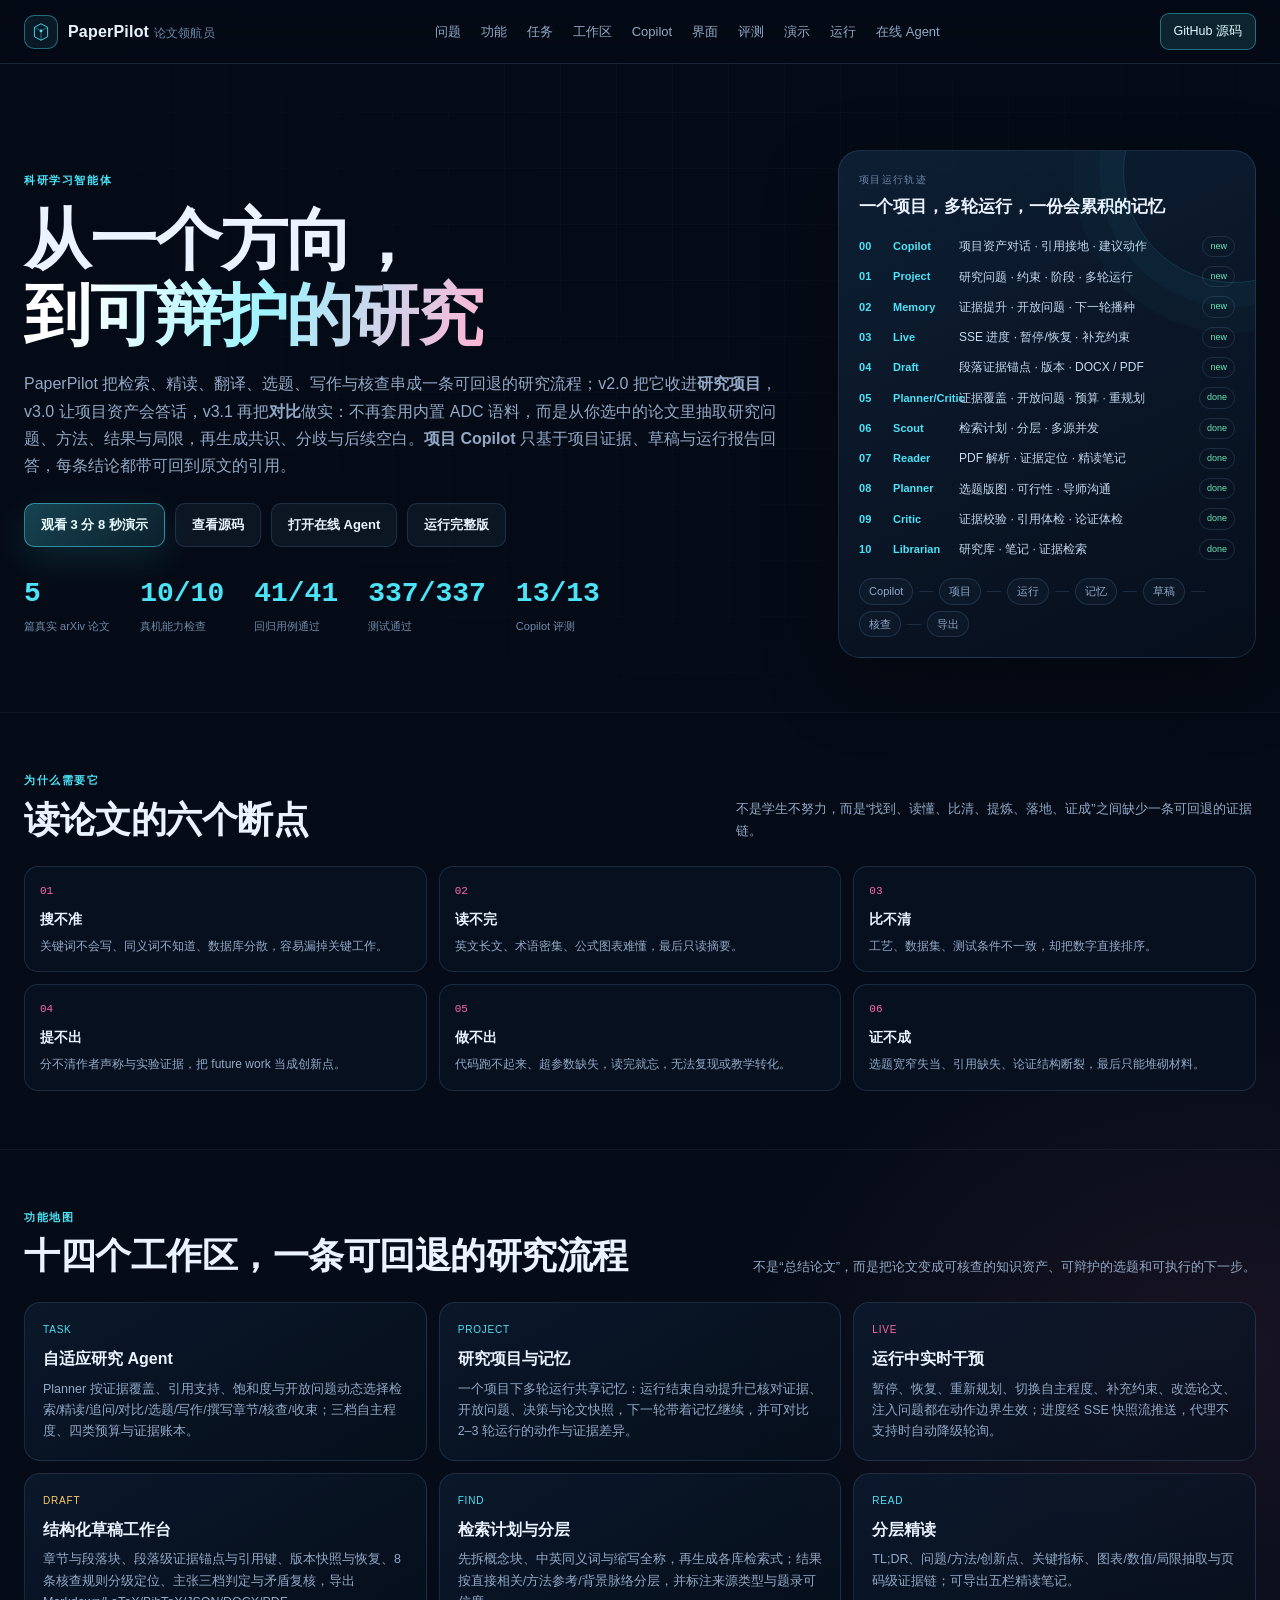
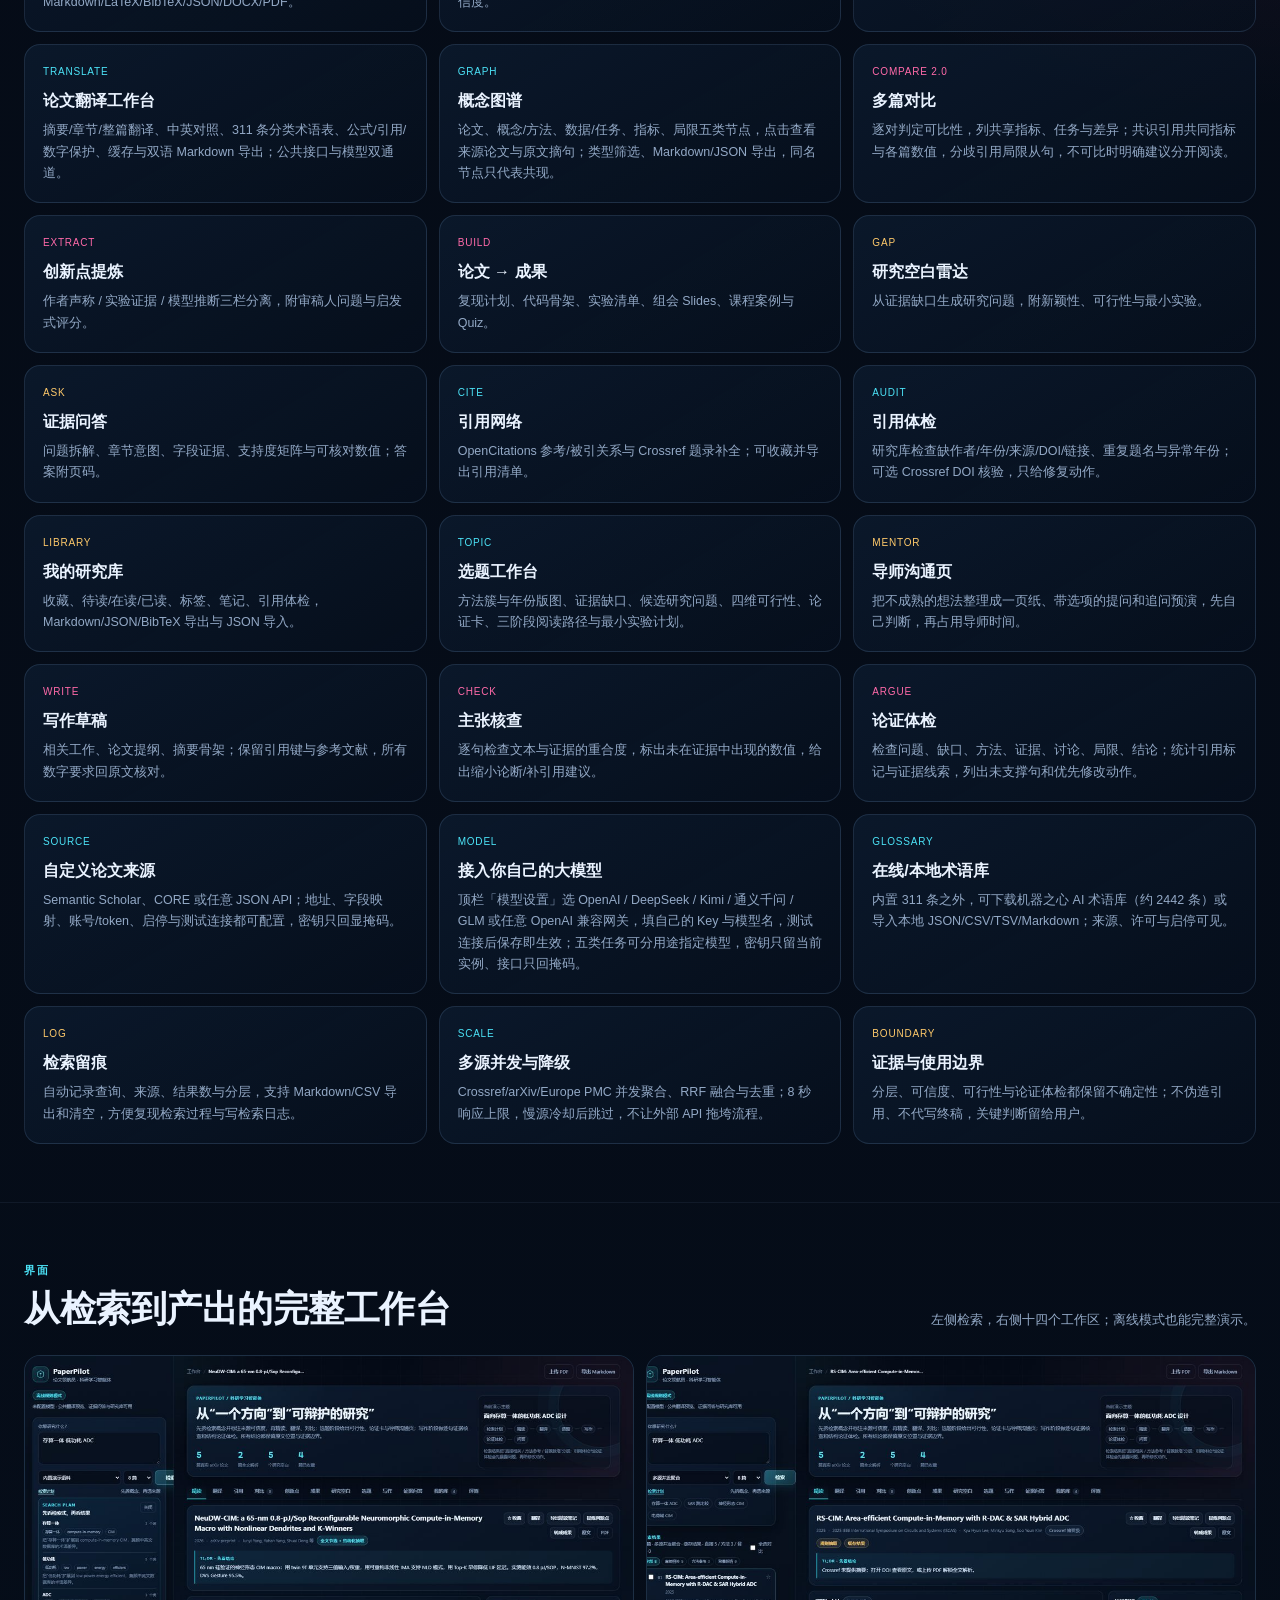
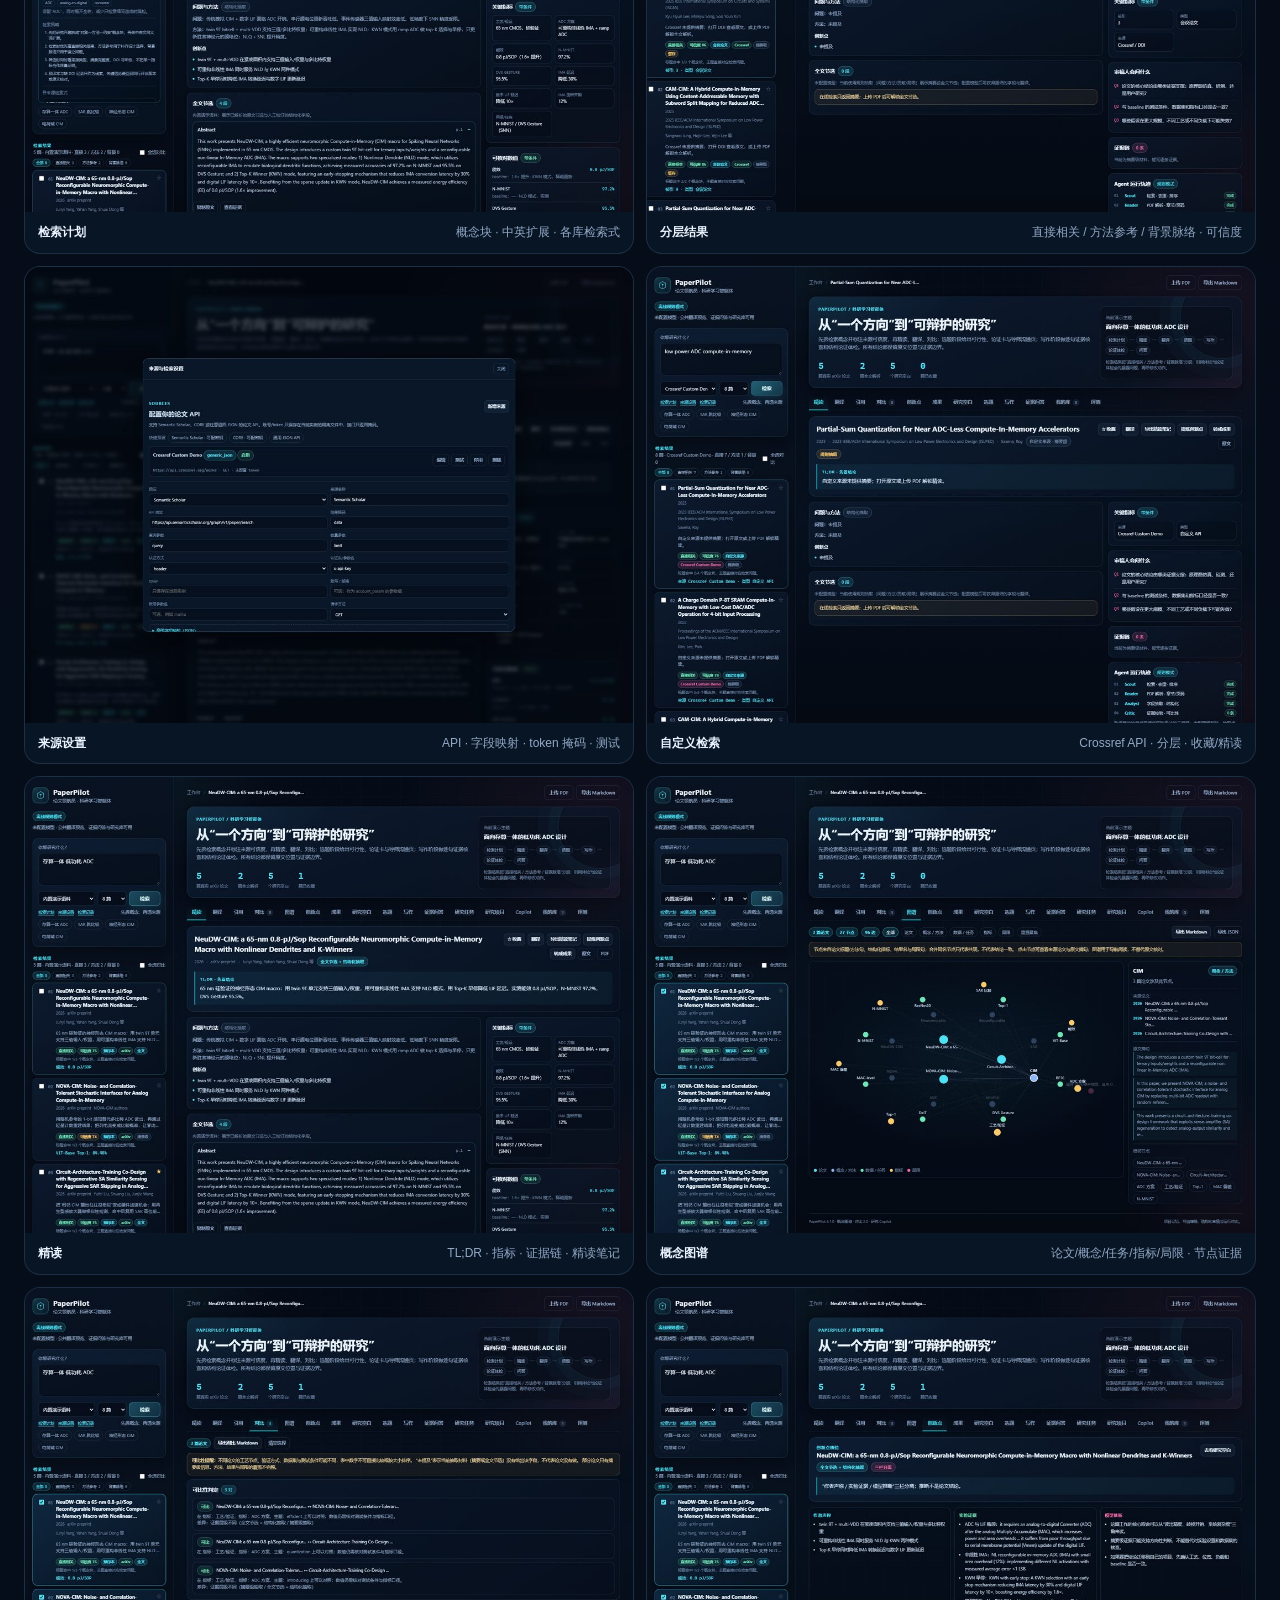
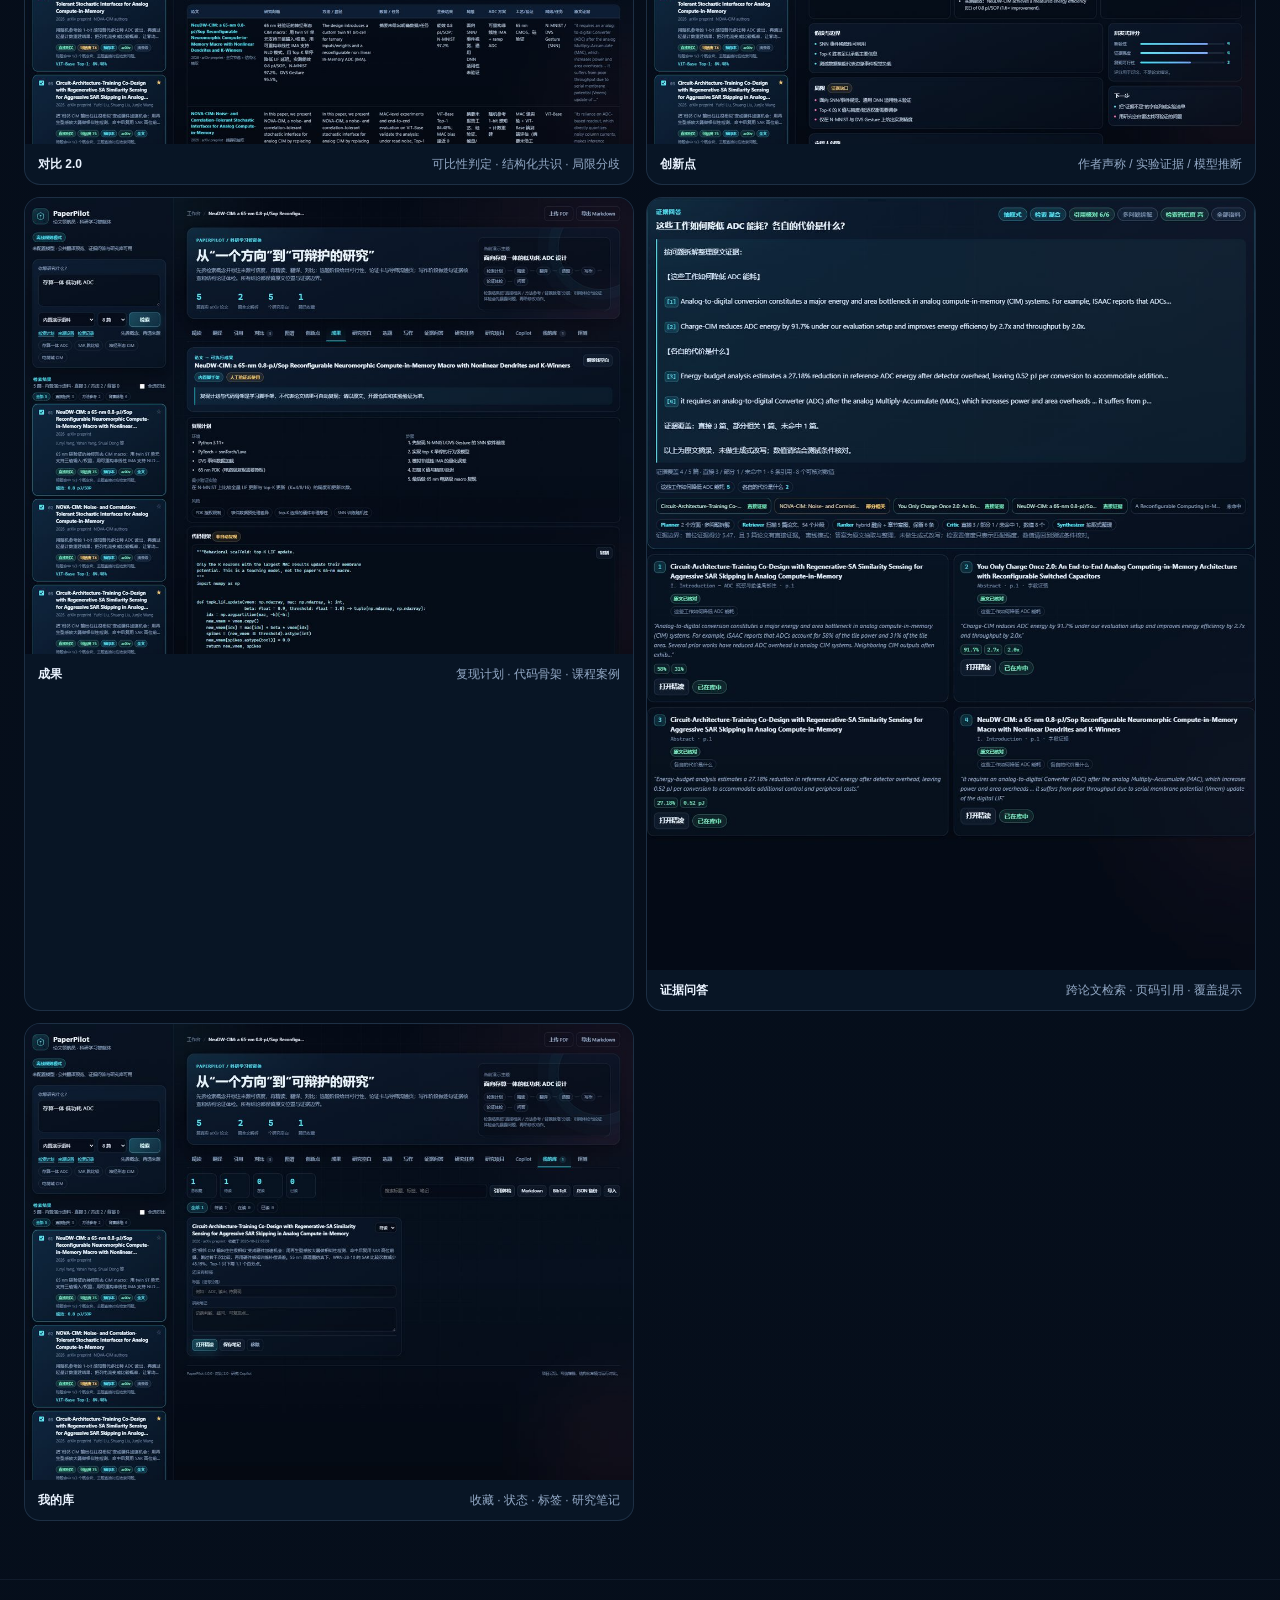
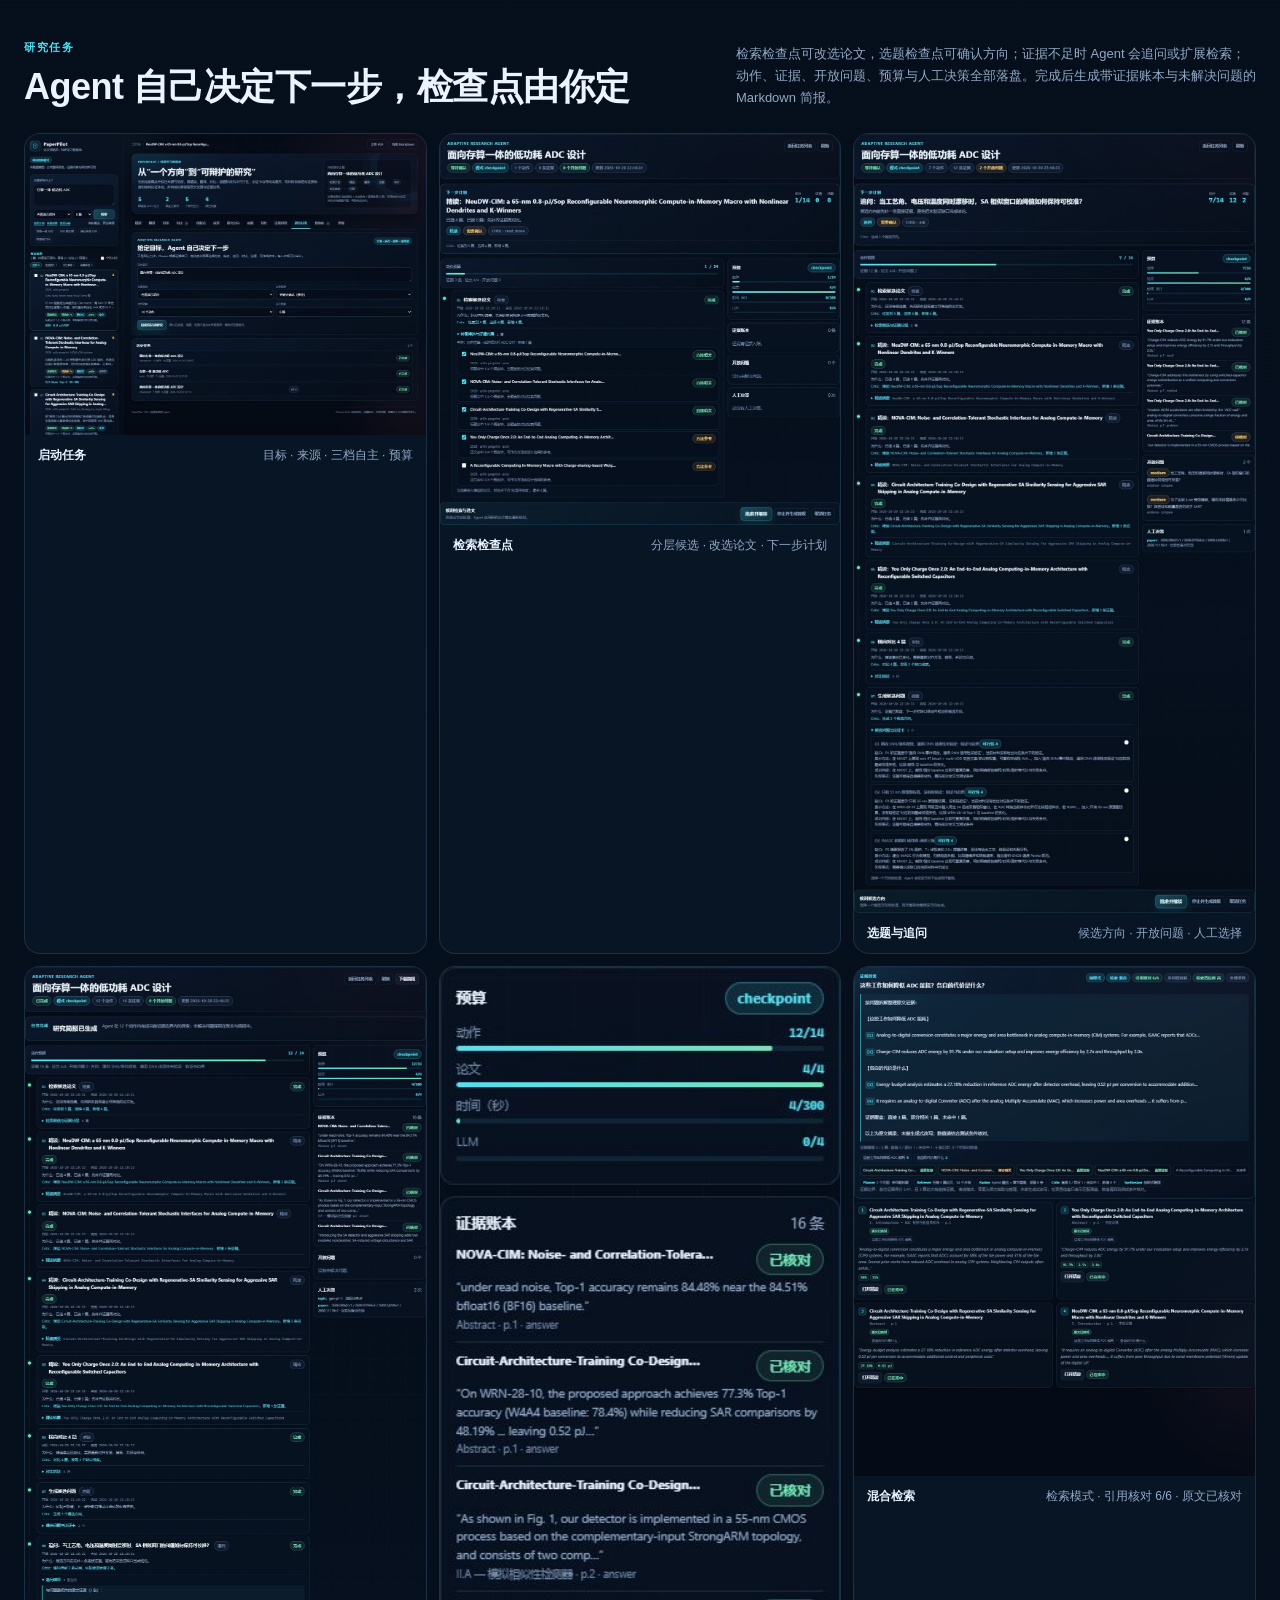
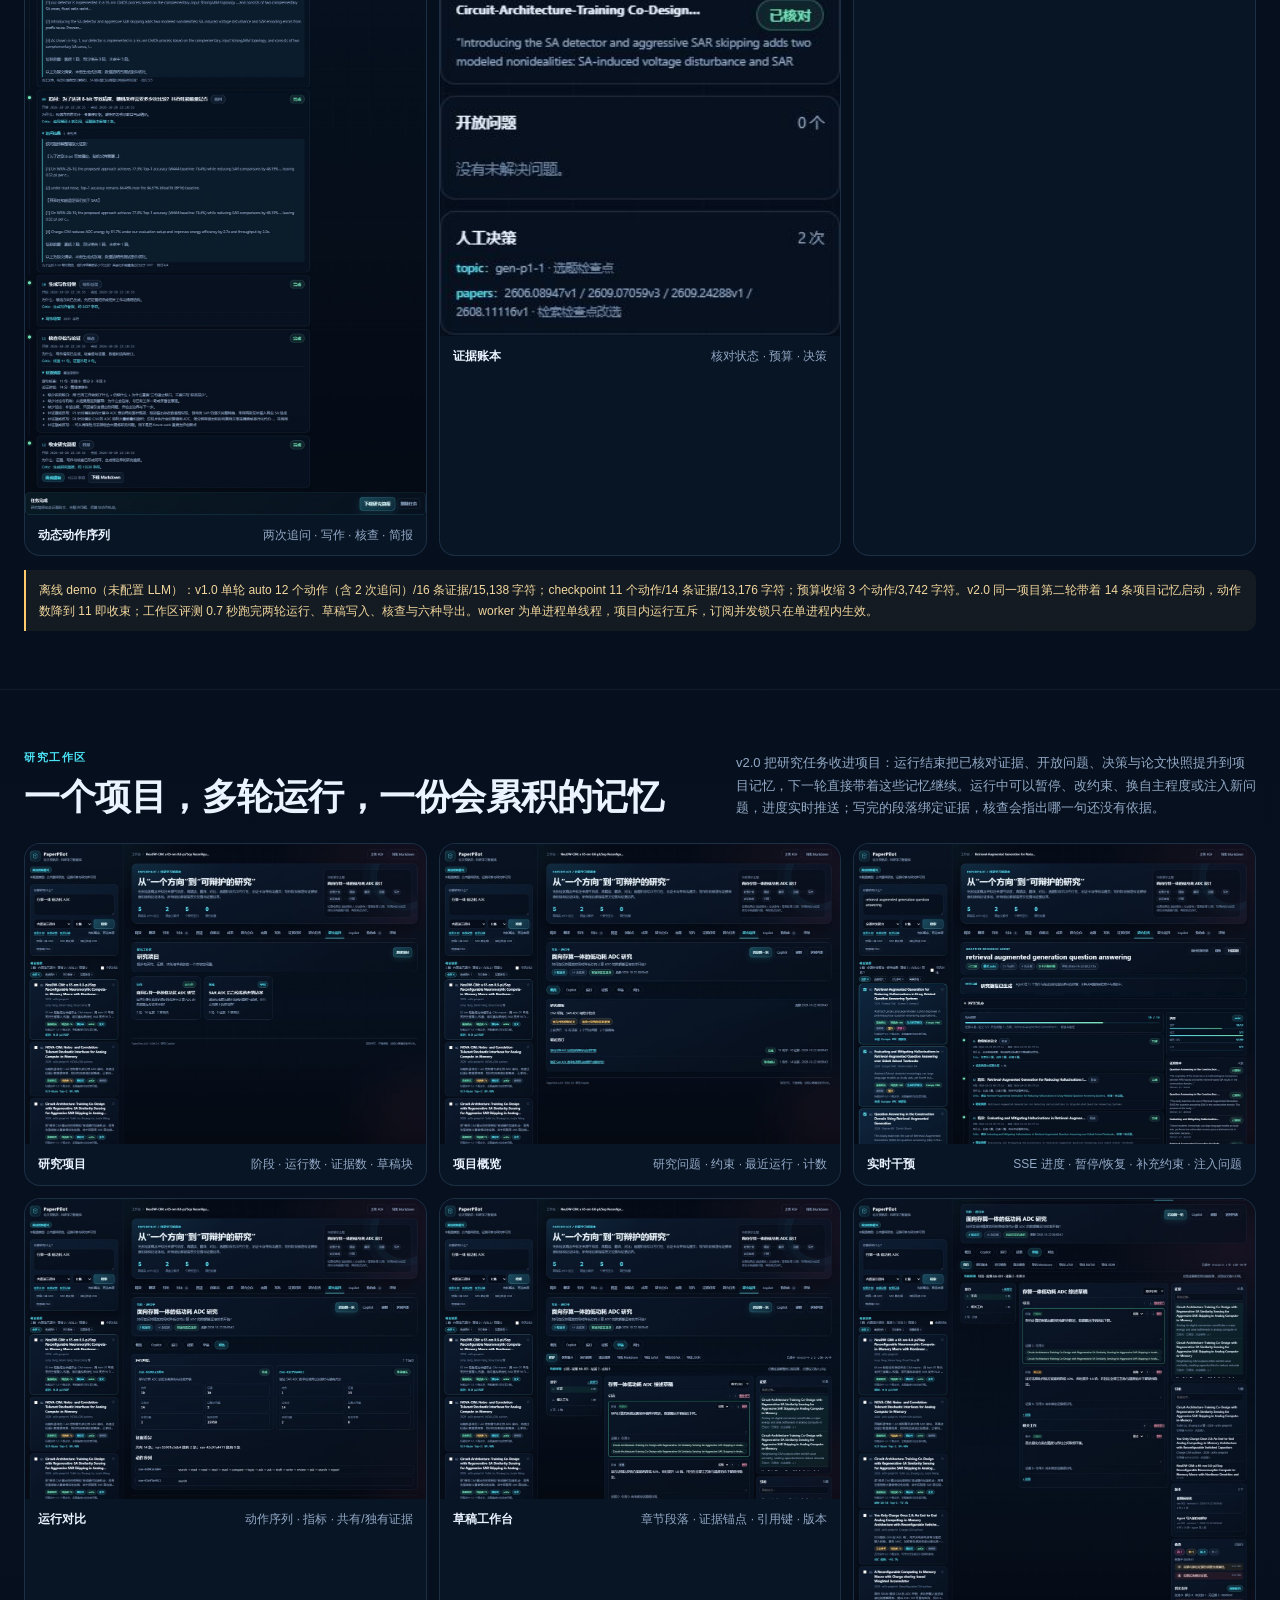
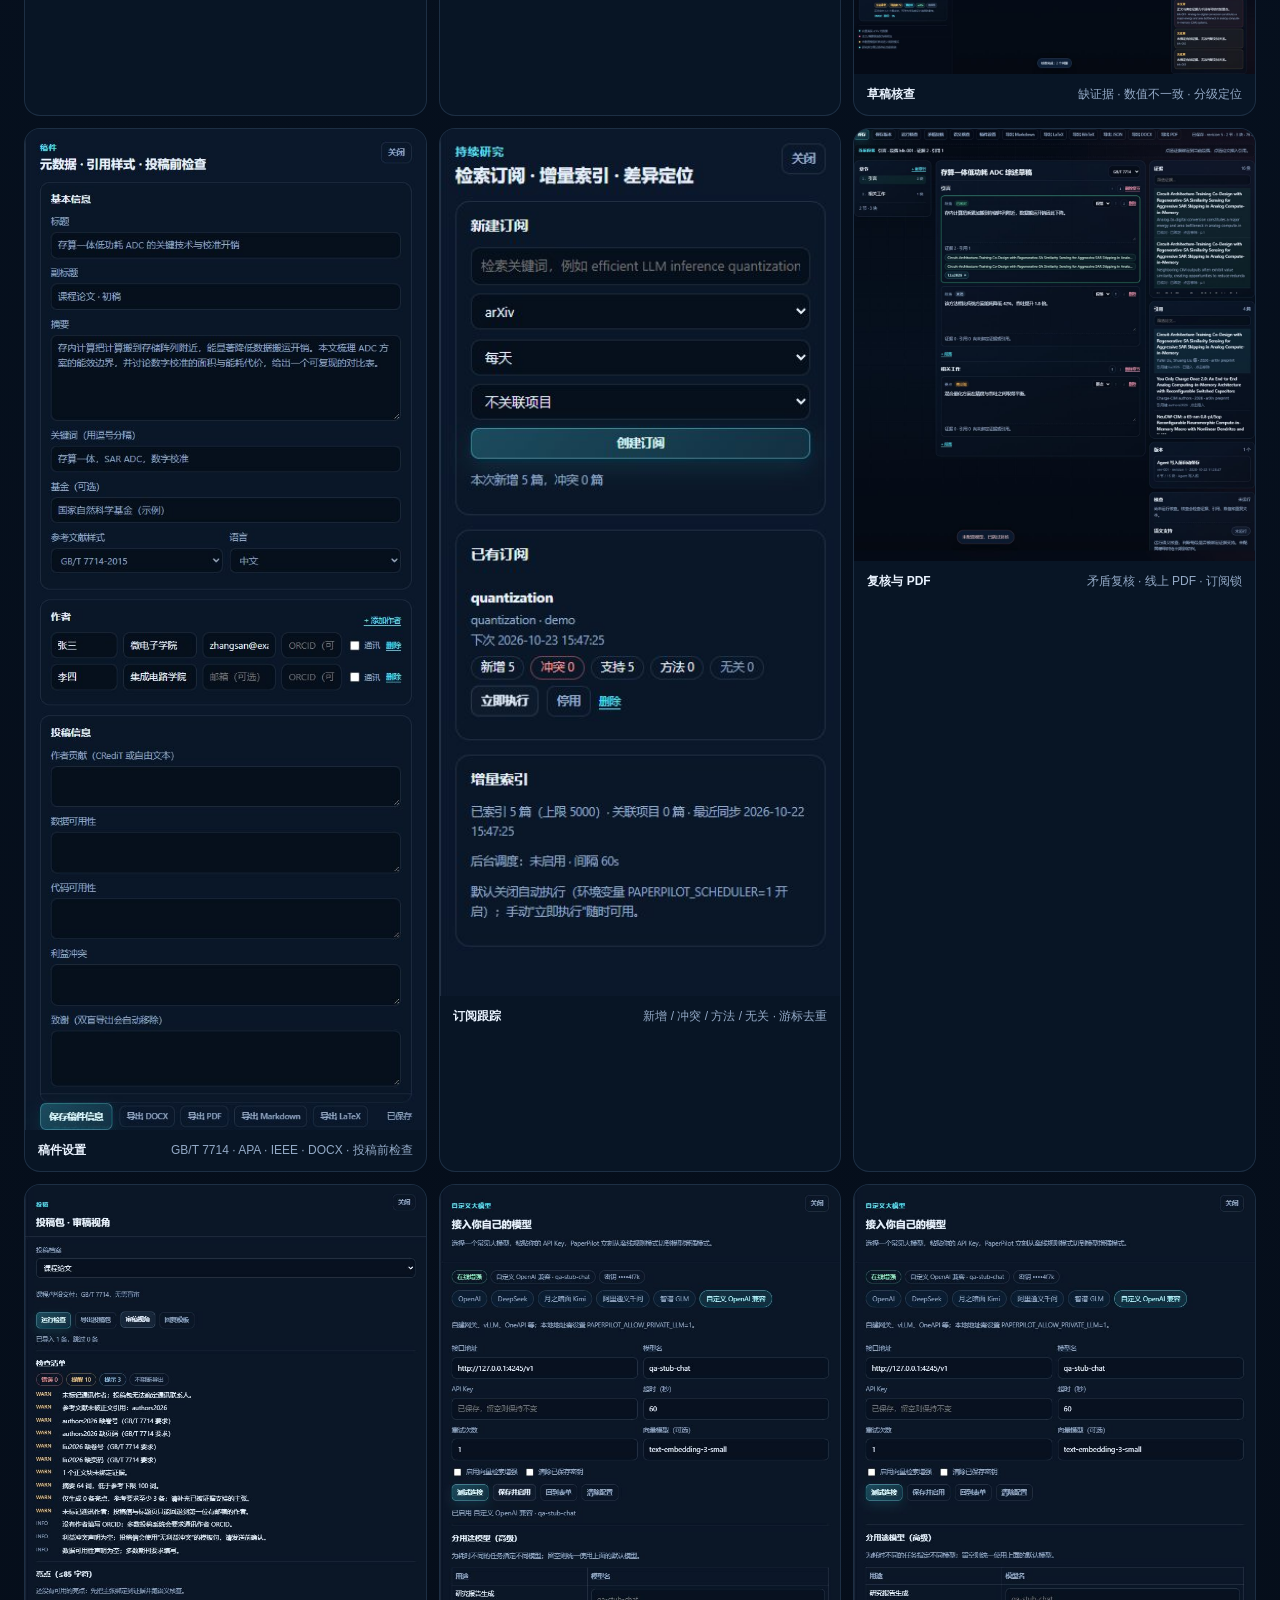
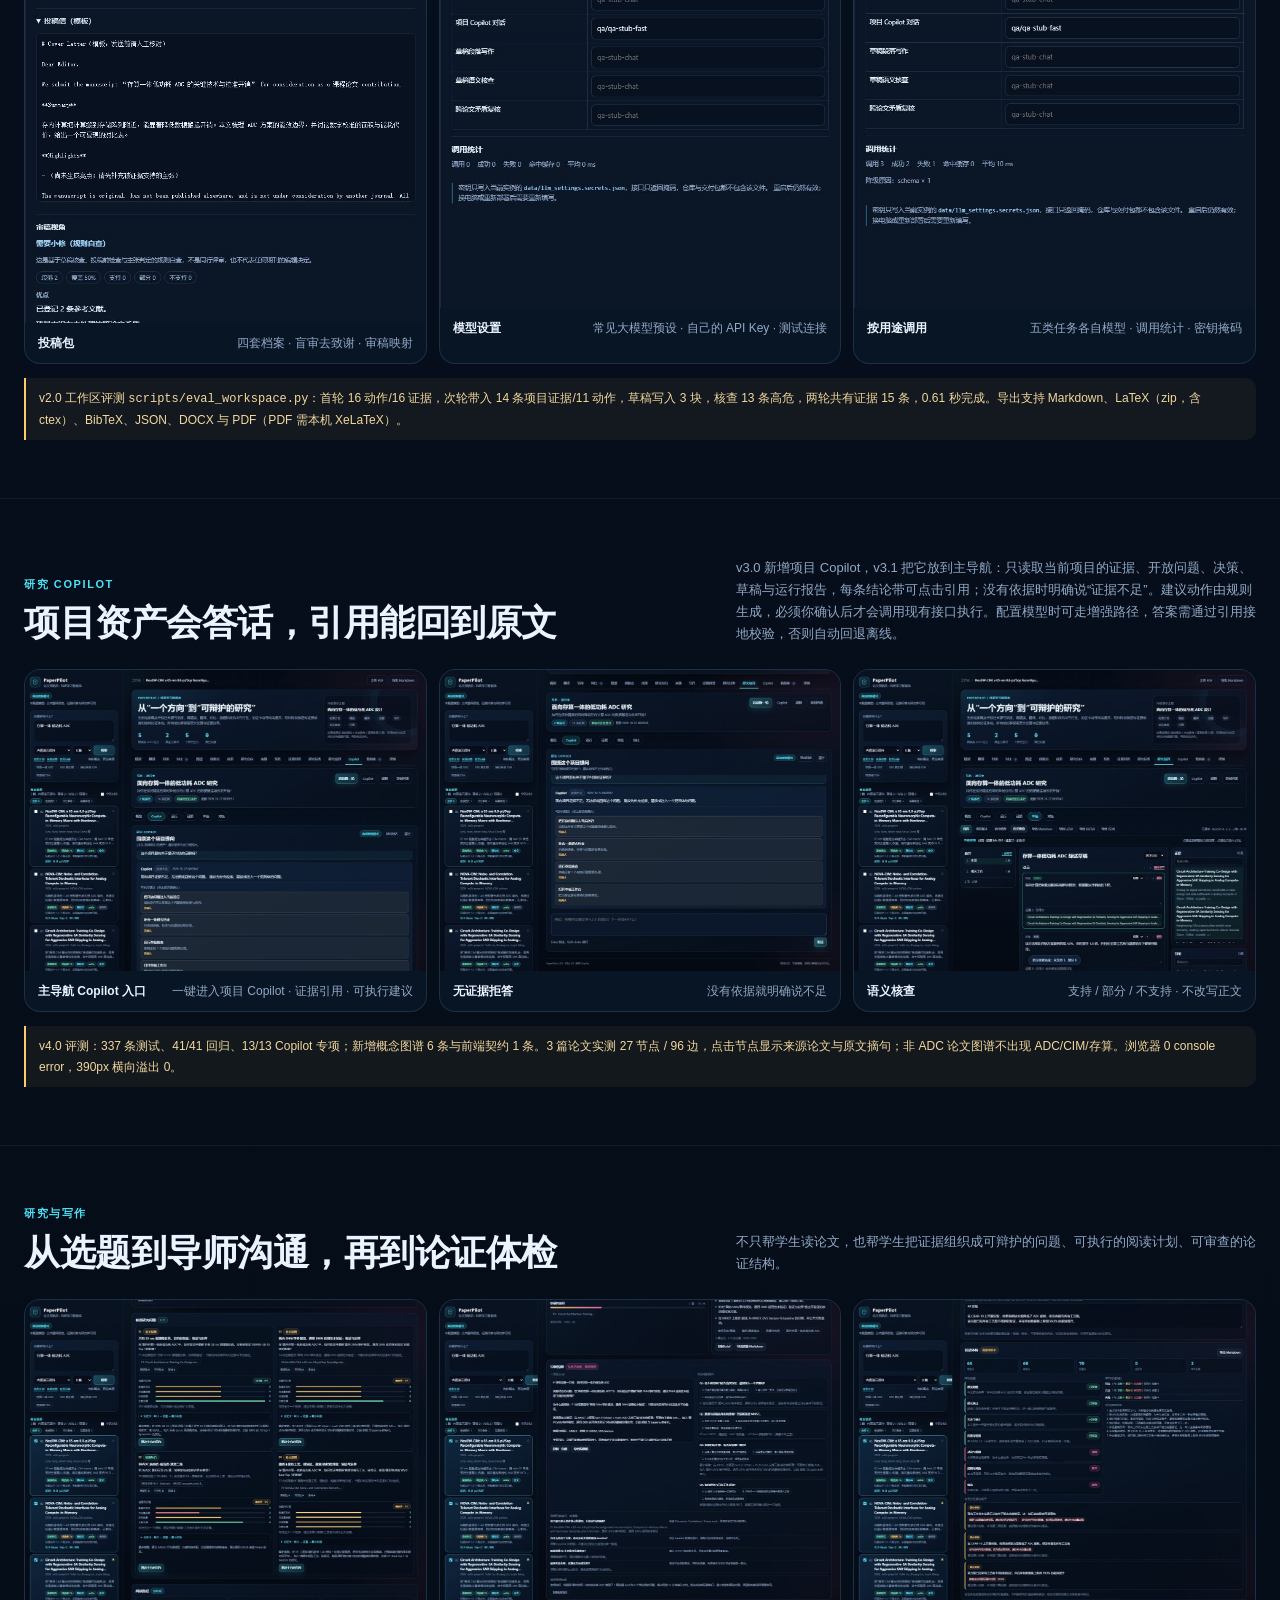
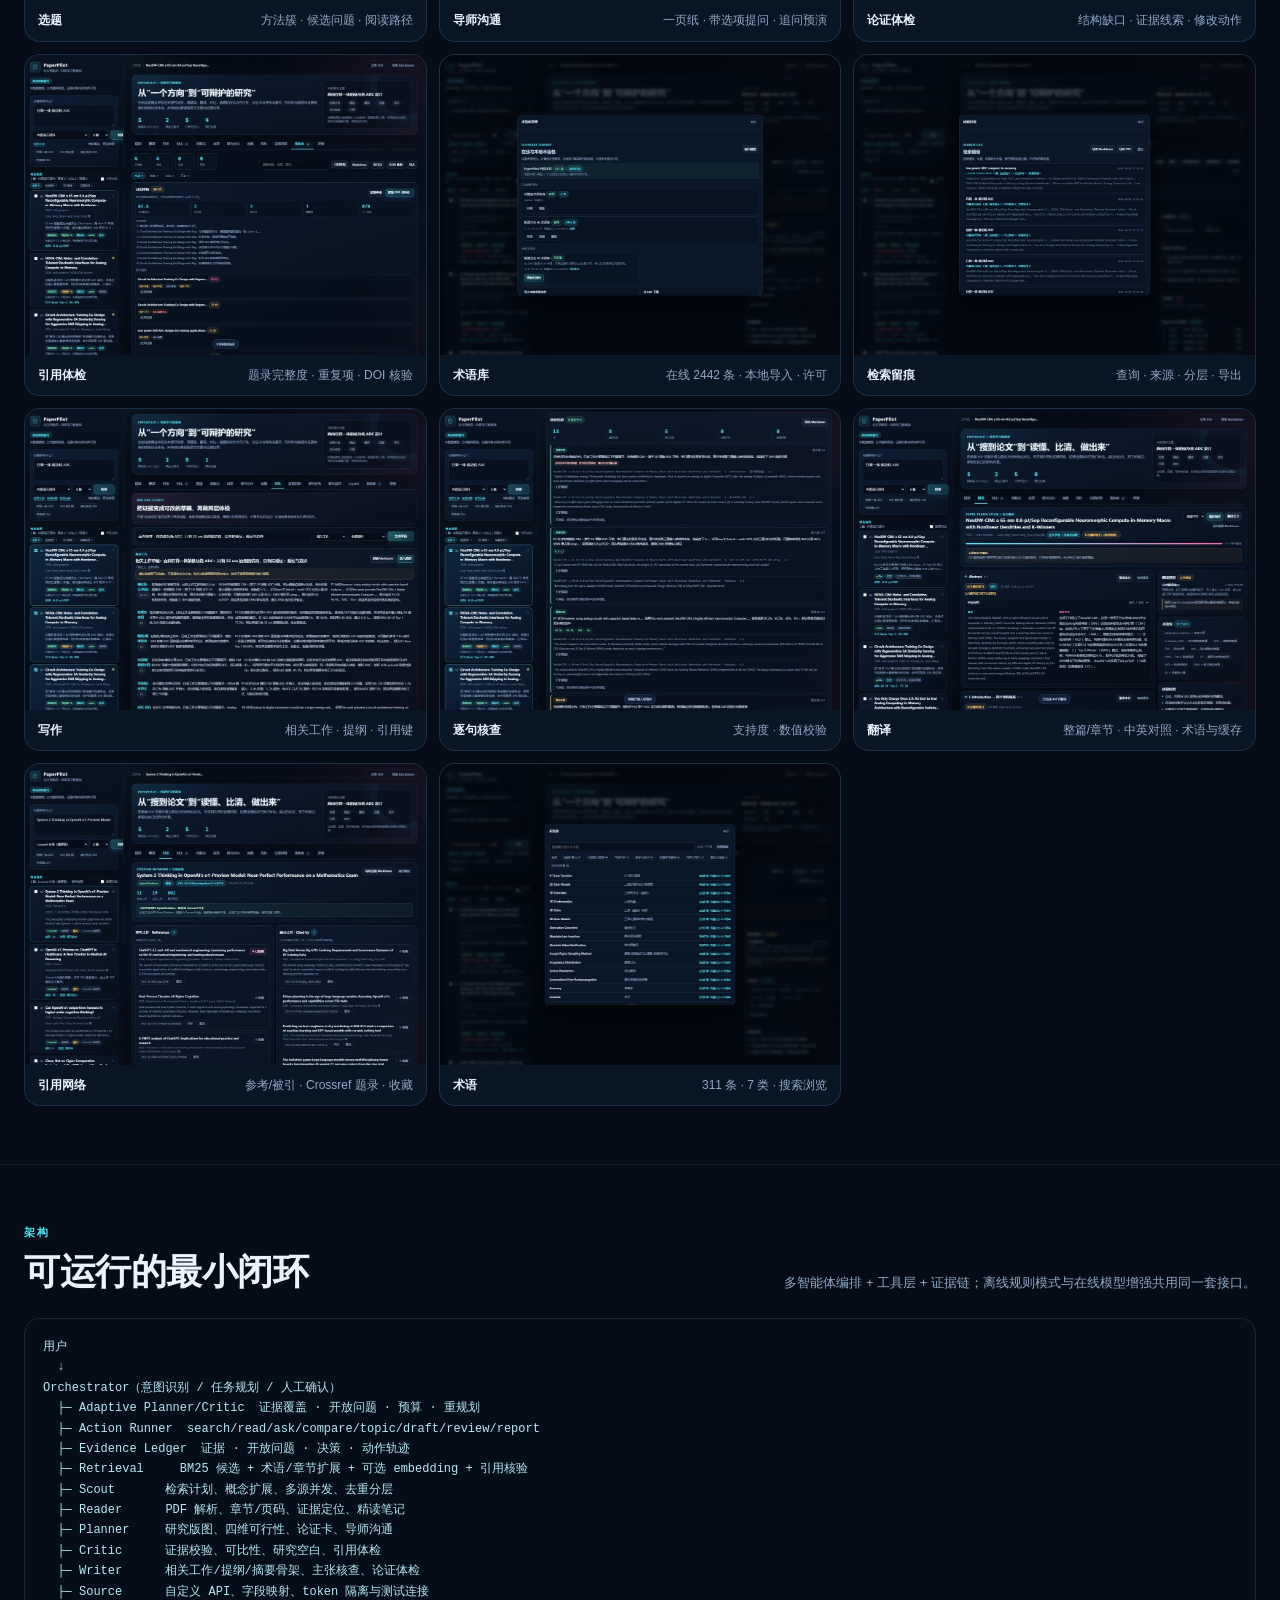
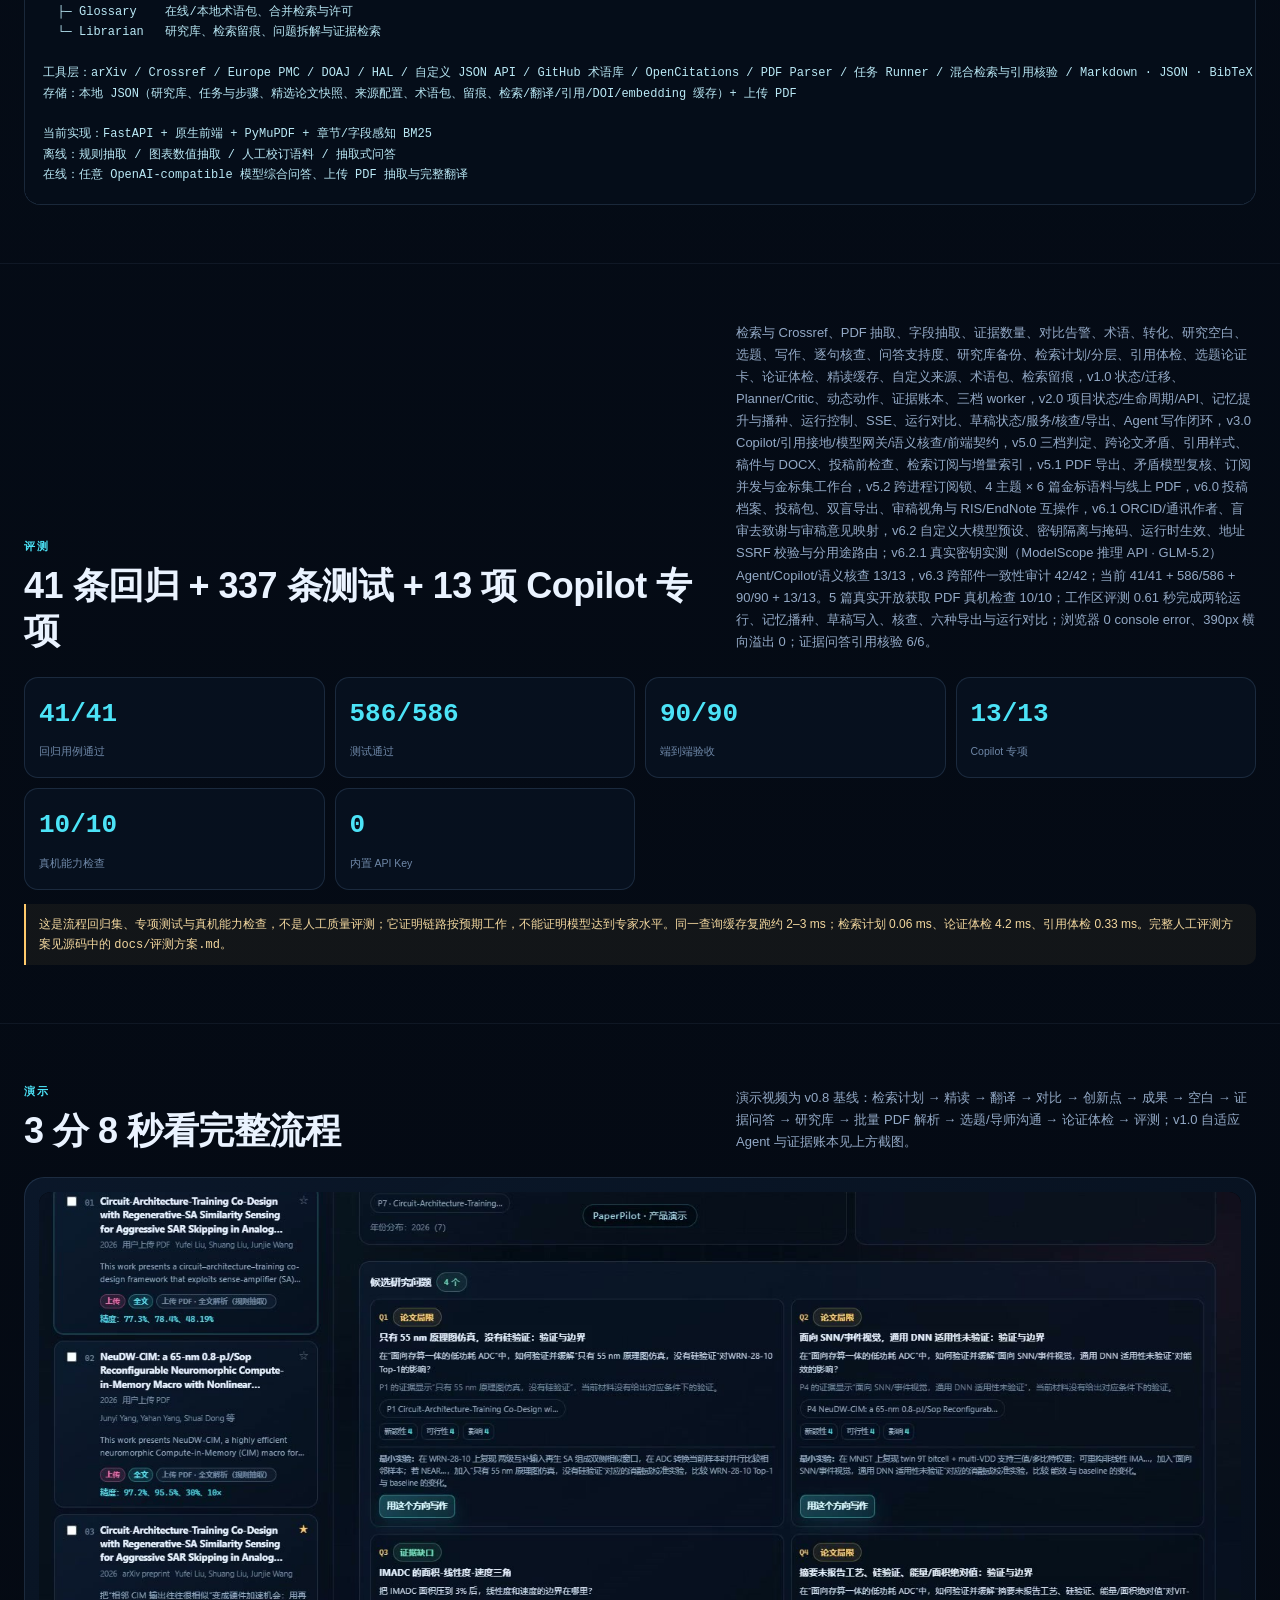
==== index.html @ cd5420d2 "Rebuild PaperPilot GitHub Pages history from clean showcase" ====
﻿<!DOCTYPE html>
<html lang="zh-CN">
<head>
<meta charset="UTF-8" />
<meta name="viewport" content="width=device-width, initial-scale=1.0" />
<title>PaperPilot · 论文领航员</title>
<meta name="description" content="PaperPilot v8.1.1：支持证据高亮定位、原文页、OCR 与可复现研究档案的智能体。顶栏即可接入你自己的大模型（OpenAI、DeepSeek、Kimi、通义千问、GLM 或任意 OpenAI 兼容网关），密钥只留在当前实例、接口只回掩码，五类任务可分用途指定模型。保留项目 Copilot、引用接地与语义核查、跨轮项目记忆、实时干预与 SSE、结构化草稿工作台与证据锚点核查、DOCX/PDF 等六种导出、矛盾模型复核、跨进程订阅锁、线上 PDF、投稿包与审稿视角，以及自适应研究 Agent、混合检索与引用核验。" />
<style>
  :root{
    --bg:#050b16;--bg2:#081525;--panel:rgba(13,29,50,.78);--line:rgba(137,181,230,.16);
    --text:#eaf3ff;--muted:#93a9c6;--muted2:#6f88a8;--cyan:#4ce3f7;--pink:#ff6aa9;
    --amber:#ffca6b;--green:#6ee7b7;--radius:18px;
  }
  *{box-sizing:border-box}
  html{scroll-behavior:smooth}
  body{
    margin:0;background:
      radial-gradient(900px 620px at 8% -10%,rgba(76,227,247,.10),transparent 60%),
      radial-gradient(800px 600px at 96% 8%,rgba(255,106,169,.08),transparent 60%),
      linear-gradient(180deg,#050b16,#06101e 55%,#040912);
    color:var(--text);font-family:"Microsoft YaHei","Segoe UI","PingFang SC",Arial,sans-serif;
    line-height:1.7;overflow-x:hidden;
  }
  body::before{
    content:"";position:fixed;inset:0;pointer-events:none;z-index:0;
    background-image:linear-gradient(rgba(137,181,230,.035) 1px,transparent 1px),linear-gradient(90deg,rgba(137,181,230,.035) 1px,transparent 1px);
    background-size:56px 56px;mask-image:radial-gradient(circle at 55% 12%,black,transparent 78%);
  }
  a{color:var(--cyan);text-decoration:none}
  a:hover{text-decoration:underline}
  .wrap{position:relative;z-index:1;max-width:1280px;margin:0 auto;padding:0 24px}
  nav{position:sticky;top:0;z-index:20;backdrop-filter:blur(16px);background:rgba(5,11,22,.72);border-bottom:1px solid var(--line)}
  .nav-inner{max-width:1280px;margin:0 auto;padding:13px 24px;display:flex;align-items:center;justify-content:space-between;gap:18px}
  .brand{display:flex;align-items:center;gap:10px;font-weight:750;letter-spacing:.2px}
  .brand-mark{width:34px;height:34px;border:1px solid rgba(76,227,247,.4);border-radius:10px;display:grid;place-items:center;color:var(--cyan);background:rgba(76,227,247,.08)}
  .brand-mark svg{width:22px;height:22px}
  .nav-links{display:flex;gap:20px;align-items:center;color:var(--muted);font-size:13px}
  .nav-links a{color:var(--muted)}
  .nav-links a:hover{color:var(--text)}
  .nav-cta{border:1px solid rgba(76,227,247,.4);background:rgba(76,227,247,.12);color:#dffbff;padding:7px 13px;border-radius:9px;font-size:12.5px}
  .hero{padding:86px 0 54px;display:grid;grid-template-columns:minmax(0,1.3fr) minmax(300px,.7fr);gap:38px;align-items:center}
  .eyebrow{color:var(--cyan);font-size:11px;font-weight:700;letter-spacing:1.6px;text-transform:uppercase}
  h1{font-size:clamp(38px,5.2vw,68px);line-height:1.12;letter-spacing:-1.5px;margin:14px 0 18px}
  .grad{background:linear-gradient(110deg,#fff 12%,#9df4ff 52%,#ffb3d3 100%);-webkit-background-clip:text;background-clip:text;color:transparent}
  .lead{color:var(--muted);font-size:16px;max-width:760px;margin:0 0 24px}
  .cta{display:flex;flex-wrap:wrap;gap:10px;margin-bottom:30px}
  .btn{border:1px solid var(--line);background:rgba(137,181,230,.06);color:var(--text);padding:10px 16px;border-radius:10px;font-size:13px;font-weight:650;transition:.18s}
  .btn:hover{transform:translateY(-1px);border-color:rgba(76,227,247,.45);background:rgba(76,227,247,.1);text-decoration:none}
  .btn-primary{border-color:rgba(76,227,247,.5);background:linear-gradient(135deg,rgba(76,227,247,.26),rgba(76,227,247,.1));color:#e7fdff;box-shadow:0 12px 34px rgba(76,227,247,.12)}
  .stats{display:flex;gap:30px;flex-wrap:wrap}
  .stat strong{display:block;font-family:Consolas,monospace;font-size:28px;color:var(--cyan);line-height:1.2}
  .stat span{color:var(--muted2);font-size:11px}
  .hero-card{border:1px solid var(--line);border-radius:22px;padding:20px;background:linear-gradient(155deg,rgba(16,35,58,.82),rgba(7,16,30,.76));box-shadow:0 24px 70px rgba(0,0,0,.35);position:relative;overflow:hidden}
  .hero-card::after{content:"";position:absolute;width:220px;height:220px;right:-90px;top:-90px;border:1px solid rgba(76,227,247,.16);border-radius:50%;box-shadow:0 0 0 24px rgba(76,227,247,.03),0 0 0 50px rgba(76,227,247,.02)}
  .card-label{color:var(--muted2);font-size:10px;letter-spacing:1.3px;text-transform:uppercase}
  .card-title{font-size:17px;font-weight:700;margin:6px 0 16px;line-height:1.5}
  .trace{display:flex;flex-direction:column;gap:9px}
  .trace-row{display:grid;grid-template-columns:26px 58px 1fr auto;gap:8px;align-items:center;font-size:12px;color:var(--muted)}
  .trace-row b{color:var(--cyan);font-size:11px}
  .trace-row .desc{color:#c6d9ee}
  .pill{border:1px solid var(--line);border-radius:999px;padding:2px 7px;font-size:9px;color:var(--green)}
  .flow{display:flex;align-items:center;gap:6px;flex-wrap:wrap;margin-top:18px;color:var(--muted);font-size:11px}
  .flow span{border:1px solid var(--line);border-radius:999px;padding:3px 9px;background:rgba(137,181,230,.04)}
  .flow i{width:14px;height:1px;background:var(--line)}
  section{padding:58px 0;border-top:1px solid rgba(137,181,230,.08)}
  .section-head{display:flex;justify-content:space-between;align-items:flex-end;gap:20px;margin-bottom:24px}
  h2{font-size:clamp(24px,3vw,36px);line-height:1.25;margin:7px 0 0;letter-spacing:-.5px}
  .section-head p{color:var(--muted);font-size:13px;max-width:520px;margin:0}
  .grid{display:grid;gap:12px}
  .problems{grid-template-columns:repeat(3,minmax(0,1fr))}
  .problem{border:1px solid var(--line);border-radius:14px;padding:15px;background:rgba(9,21,38,.6)}
  .problem .num{font-family:Consolas,monospace;color:var(--pink);font-size:11px}
  .problem h3{font-size:14px;margin:7px 0 5px}
  .problem p{color:var(--muted);font-size:12px;margin:0;line-height:1.65}
  .features{grid-template-columns:repeat(3,minmax(0,1fr))}
  .feature{border:1px solid var(--line);border-radius:16px;padding:18px;background:linear-gradient(150deg,rgba(13,29,50,.72),rgba(7,16,30,.62))}
  .feature .tag{font-size:10px;color:var(--cyan);letter-spacing:.8px}
  .feature h3{font-size:16px;margin:7px 0 6px}
  .feature p{color:var(--muted);font-size:12.5px;margin:0;line-height:1.7}
  .feature.pink .tag{color:var(--pink)}
  .feature.amber .tag{color:var(--amber)}
  .shots{grid-template-columns:repeat(2,minmax(0,1fr))}
  .research-shots{grid-template-columns:repeat(3,minmax(0,1fr))}
  .shot{border:1px solid var(--line);border-radius:16px;overflow:hidden;background:#081525}
  .shot img{display:block;width:100%;height:auto}
  .shot .cap{padding:10px 13px;color:var(--muted);font-size:12px;display:flex;justify-content:space-between;gap:10px}
  .shot .cap b{color:var(--text);font-weight:650}
  .arch{border:1px solid var(--line);border-radius:16px;background:#050d19;padding:18px;overflow:auto;color:#b9e8f5;font-family:Consolas,"Courier New",monospace;font-size:12px;line-height:1.7;white-space:pre}
  .metrics{display:grid;grid-template-columns:repeat(4,minmax(0,1fr));gap:10px;margin-top:18px}
  .metric{border:1px solid var(--line);border-radius:14px;padding:14px;background:rgba(9,21,38,.58)}
  .metric strong{display:block;font-family:Consolas,monospace;font-size:26px;color:var(--cyan)}
  .metric span{color:var(--muted2);font-size:10.5px}
  .video-card{border:1px solid var(--line);border-radius:20px;padding:14px;background:linear-gradient(150deg,rgba(13,29,50,.72),rgba(7,16,30,.62))}
  video{display:block;width:100%;height:auto;border-radius:12px;background:#000}
  .video-note{color:var(--muted);font-size:12px;margin:10px 3px 0;display:flex;justify-content:space-between;gap:12px;flex-wrap:wrap}
  .run-grid{display:grid;grid-template-columns:1fr 1fr;gap:14px}
  .run-card{border:1px solid var(--line);border-radius:16px;padding:17px;background:rgba(9,21,38,.58)}
  .run-card h3{font-size:15px;margin:0 0 8px}
  .run-card p{color:var(--muted);font-size:12.5px;margin:0 0 12px}
  pre{border:1px solid var(--line);border-radius:10px;background:#050d19;padding:12px;color:#b9e8f5;font-family:Consolas,monospace;font-size:11.5px;line-height:1.65;overflow:auto;white-space:pre;margin:0}
  .note{border-left:2px solid var(--amber);background:rgba(255,202,107,.06);border-radius:0 10px 10px 0;padding:10px 13px;color:#f3d89f;font-size:12px;line-height:1.7;margin-top:14px}
  footer{border-top:1px solid var(--line);padding:26px 0 40px;color:var(--muted2);font-size:11px;display:flex;justify-content:space-between;gap:15px;flex-wrap:wrap}
  @media(max-width:980px){.hero{grid-template-columns:1fr;padding-top:56px}.problems{grid-template-columns:repeat(2,1fr)}.features{grid-template-columns:repeat(2,1fr)}.metrics{grid-template-columns:repeat(2,1fr)}.run-grid{grid-template-columns:1fr}.research-shots{grid-template-columns:1fr}}
  @media(max-width:640px){.nav-links{display:none}.problems,.features,.shots{grid-template-columns:1fr}.section-head{display:block}.section-head p{margin-top:8px}.wrap{padding:0 16px}nav .nav-inner{padding:11px 16px}}
</style>
</head>
<body>
<nav>
  <div class="nav-inner">
    <a class="brand" href="#top" style="color:var(--text);text-decoration:none">
      <span class="brand-mark">
        <svg viewBox="0 0 40 40" fill="none"><path d="M8 11.5 20 5l12 6.5v17L20 35 8 28.5v-17Z" stroke="currentColor" stroke-width="1.6"/><path d="M8 11.5 20 18l12-6.5M20 18v17" stroke="currentColor" stroke-width="1.2" opacity=".65"/><circle cx="20" cy="18" r="2.6" fill="currentColor"/></svg>
      </span>
      <span>PaperPilot <span style="color:var(--muted2);font-weight:400;font-size:12px">论文领航员</span></span>
    </a>
    <div class="nav-links">
      <a href="#problems">问题</a>
      <a href="#features">功能</a>
      <a href="#agent">任务</a>
      <a href="#workspace">工作区</a>
      <a href="#copilot">Copilot</a>
      <a href="#shots">界面</a>
      <a href="#eval">评测</a>
      <a href="#demo">演示</a>
      <a href="#run">运行</a>
      <a href="https://modelscope.cn/studios/shenliuyu/paperpilot/" target="_blank" rel="noopener">在线 Agent</a>
    </div>
    <a class="nav-cta" href="https://github.com/shenliuyu18/paperpilot-agent" target="_blank" rel="noopener">GitHub 源码</a>
  </div>
</nav>

<main id="top">
  <div class="wrap">
    <header class="hero">
      <div>
        <div class="eyebrow">科研学习智能体</div>
        <h1>从一个方向，<br><span class="grad">到可辩护的研究</span></h1>
        <p class="lead">PaperPilot 把检索、精读、翻译、选题、写作与核查串成一条可回退的研究流程；v2.0 把它收进<b>研究项目</b>，v3.0 让项目资产会答话，v3.1 再把<b>对比</b>做实：不再套用内置 ADC 语料，而是从你选中的论文里抽取研究问题、方法、结果与局限，再生成共识、分歧与后续空白。<b>项目 Copilot</b> 只基于项目证据、草稿与运行报告回答，每条结论都带可回到原文的引用。</p>
        <div class="cta">
          <a class="btn btn-primary" href="#demo">观看 3 分 8 秒演示</a>
          <a class="btn" href="https://github.com/shenliuyu18/paperpilot-agent" target="_blank" rel="noopener">查看源码</a>
          <a class="btn" href="https://modelscope.cn/studios/shenliuyu/paperpilot/" target="_blank" rel="noopener">打开在线 Agent</a>
          <a class="btn" href="#run">运行完整版</a>
        </div>
        <div class="stats">
          <div class="stat"><strong>5</strong><span>篇真实 arXiv 论文</span></div>
          <div class="stat"><strong>10/10</strong><span>真机能力检查</span></div>
          <div class="stat"><strong>41/41</strong><span>回归用例通过</span></div>
          <div class="stat"><strong>337/337</strong><span>测试通过</span></div>
          <div class="stat"><strong>13/13</strong><span>Copilot 评测</span></div>
        </div>
      </div>
      <aside class="hero-card">
        <div class="card-label">项目运行轨迹</div>
        <div class="card-title">一个项目，多轮运行，一份会累积的记忆</div>
        <div class="trace">
          <div class="trace-row"><b>00</b><b style="color:var(--cyan)">Copilot</b><span class="desc">项目资产对话 · 引用接地 · 建议动作</span><span class="pill">new</span></div>
          <div class="trace-row"><b>01</b><b style="color:var(--cyan)">Project</b><span class="desc">研究问题 · 约束 · 阶段 · 多轮运行</span><span class="pill">new</span></div>
          <div class="trace-row"><b>02</b><b style="color:var(--cyan)">Memory</b><span class="desc">证据提升 · 开放问题 · 下一轮播种</span><span class="pill">new</span></div>
          <div class="trace-row"><b>03</b><b style="color:var(--cyan)">Live</b><span class="desc">SSE 进度 · 暂停/恢复 · 补充约束</span><span class="pill">new</span></div>
          <div class="trace-row"><b>04</b><b style="color:var(--cyan)">Draft</b><span class="desc">段落证据锚点 · 版本 · DOCX / PDF</span><span class="pill">new</span></div>
          <div class="trace-row"><b>05</b><b style="color:var(--cyan)">Planner/Critic</b><span class="desc">证据覆盖 · 开放问题 · 预算 · 重规划</span><span class="pill">done</span></div>
          <div class="trace-row"><b>06</b><b style="color:var(--cyan)">Scout</b><span class="desc">检索计划 · 分层 · 多源并发</span><span class="pill">done</span></div>
          <div class="trace-row"><b>07</b><b style="color:var(--cyan)">Reader</b><span class="desc">PDF 解析 · 证据定位 · 精读笔记</span><span class="pill">done</span></div>
          <div class="trace-row"><b>08</b><b style="color:var(--cyan)">Planner</b><span class="desc">选题版图 · 可行性 · 导师沟通</span><span class="pill">done</span></div>
          <div class="trace-row"><b>09</b><b style="color:var(--cyan)">Critic</b><span class="desc">证据校验 · 引用体检 · 论证体检</span><span class="pill">done</span></div>
          <div class="trace-row"><b>10</b><b style="color:var(--cyan)">Librarian</b><span class="desc">研究库 · 笔记 · 证据检索</span><span class="pill">done</span></div>
        </div>
        <div class="flow"><span>Copilot</span><i></i><span>项目</span><i></i><span>运行</span><i></i><span>记忆</span><i></i><span>草稿</span><i></i><span>核查</span><i></i><span>导出</span></div>
      </aside>
    </header>
  </div>

  <section id="problems">
    <div class="wrap">
      <div class="section-head">
        <div><div class="eyebrow">为什么需要它</div><h2>读论文的六个断点</h2></div>
        <p>不是学生不努力，而是“找到、读懂、比清、提炼、落地、证成”之间缺少一条可回退的证据链。</p>
      </div>
      <div class="grid problems">
        <div class="problem"><div class="num">01</div><h3>搜不准</h3><p>关键词不会写、同义词不知道、数据库分散，容易漏掉关键工作。</p></div>
        <div class="problem"><div class="num">02</div><h3>读不完</h3><p>英文长文、术语密集、公式图表难懂，最后只读摘要。</p></div>
        <div class="problem"><div class="num">03</div><h3>比不清</h3><p>工艺、数据集、测试条件不一致，却把数字直接排序。</p></div>
        <div class="problem"><div class="num">04</div><h3>提不出</h3><p>分不清作者声称与实验证据，把 future work 当成创新点。</p></div>
        <div class="problem"><div class="num">05</div><h3>做不出</h3><p>代码跑不起来、超参数缺失，读完就忘，无法复现或教学转化。</p></div>
        <div class="problem"><div class="num">06</div><h3>证不成</h3><p>选题宽窄失当、引用缺失、论证结构断裂，最后只能堆砌材料。</p></div>
      </div>
    </div>
  </section>

  <section id="features">
    <div class="wrap">
      <div class="section-head">
        <div><div class="eyebrow">功能地图</div><h2>十四个工作区，一条可回退的研究流程</h2></div>
        <p>不是“总结论文”，而是把论文变成可核查的知识资产、可辩护的选题和可执行的下一步。</p>
      </div>
      <div class="grid features">
        <div class="feature"><div class="tag">TASK</div><h3>自适应研究 Agent</h3><p>Planner 按证据覆盖、引用支持、饱和度与开放问题动态选择检索/精读/追问/对比/选题/写作/撰写章节/核查/收束；三档自主程度、四类预算与证据账本。</p></div>
        <div class="feature"><div class="tag">PROJECT</div><h3>研究项目与记忆</h3><p>一个项目下多轮运行共享记忆：运行结束自动提升已核对证据、开放问题、决策与论文快照，下一轮带着记忆继续，并可对比 2–3 轮运行的动作与证据差异。</p></div>
        <div class="feature pink"><div class="tag">LIVE</div><h3>运行中实时干预</h3><p>暂停、恢复、重新规划、切换自主程度、补充约束、改选论文、注入问题都在动作边界生效；进度经 SSE 快照流推送，代理不支持时自动降级轮询。</p></div>
        <div class="feature amber"><div class="tag">DRAFT</div><h3>结构化草稿工作台</h3><p>章节与段落块、段落级证据锚点与引用键、版本快照与恢复、8 条核查规则分级定位、主张三档判定与矛盾复核，导出 Markdown/LaTeX/BibTeX/JSON/DOCX/PDF。</p></div>
        <div class="feature"><div class="tag">FIND</div><h3>检索计划与分层</h3><p>先拆概念块、中英同义词与缩写全称，再生成各库检索式；结果按直接相关/方法参考/背景脉络分层，并标注来源类型与题录可信度。</p></div>
        <div class="feature"><div class="tag">READ</div><h3>分层精读</h3><p>TL;DR、问题/方法/创新点、关键指标、图表/数值/局限抽取与页码级证据链；可导出五栏精读笔记。</p></div>
        <div class="feature"><div class="tag">TRANSLATE</div><h3>论文翻译工作台</h3><p>摘要/章节/整篇翻译、中英对照、311 条分类术语表、公式/引用/数字保护、缓存与双语 Markdown 导出；公共接口与模型双通道。</p></div>
        <div class="feature"><div class="tag">GRAPH</div><h3>概念图谱</h3><p>论文、概念/方法、数据/任务、指标、局限五类节点，点击查看来源论文与原文摘句；类型筛选、Markdown/JSON 导出，同名节点只代表共现。</p></div>
        <div class="feature pink"><div class="tag">COMPARE 2.0</div><h3>多篇对比</h3><p>逐对判定可比性，列共享指标、任务与差异；共识引用共同指标与各篇数值，分歧引用局限从句，不可比时明确建议分开阅读。</p></div>
        <div class="feature pink"><div class="tag">EXTRACT</div><h3>创新点提炼</h3><p>作者声称 / 实验证据 / 模型推断三栏分离，附审稿人问题与启发式评分。</p></div>
        <div class="feature pink"><div class="tag">BUILD</div><h3>论文 → 成果</h3><p>复现计划、代码骨架、实验清单、组会 Slides、课程案例与 Quiz。</p></div>
        <div class="feature amber"><div class="tag">GAP</div><h3>研究空白雷达</h3><p>从证据缺口生成研究问题，附新颖性、可行性与最小实验。</p></div>
        <div class="feature amber"><div class="tag">ASK</div><h3>证据问答</h3><p>问题拆解、章节意图、字段证据、支持度矩阵与可核对数值；答案附页码。</p></div>
        <div class="feature"><div class="tag">CITE</div><h3>引用网络</h3><p>OpenCitations 参考/被引关系与 Crossref 题录补全；可收藏并导出引用清单。</p></div>
        <div class="feature"><div class="tag">AUDIT</div><h3>引用体检</h3><p>研究库检查缺作者/年份/来源/DOI/链接、重复题名与异常年份；可选 Crossref DOI 核验，只给修复动作。</p></div>
        <div class="feature amber"><div class="tag">LIBRARY</div><h3>我的研究库</h3><p>收藏、待读/在读/已读、标签、笔记、引用体检，Markdown/JSON/BibTeX 导出与 JSON 导入。</p></div>
        <div class="feature"><div class="tag">TOPIC</div><h3>选题工作台</h3><p>方法簇与年份版图、证据缺口、候选研究问题、四维可行性、论证卡、三阶段阅读路径与最小实验计划。</p></div>
        <div class="feature amber"><div class="tag">MENTOR</div><h3>导师沟通页</h3><p>把不成熟的想法整理成一页纸、带选项的提问和追问预演，先自己判断，再占用导师时间。</p></div>
        <div class="feature pink"><div class="tag">WRITE</div><h3>写作草稿</h3><p>相关工作、论文提纲、摘要骨架；保留引用键与参考文献，所有数字要求回原文核对。</p></div>
        <div class="feature pink"><div class="tag">CHECK</div><h3>主张核查</h3><p>逐句检查文本与证据的重合度，标出未在证据中出现的数值，给出缩小论断/补引用建议。</p></div>
        <div class="feature pink"><div class="tag">ARGUE</div><h3>论证体检</h3><p>检查问题、缺口、方法、证据、讨论、局限、结论；统计引用标记与证据线索，列出未支撑句和优先修改动作。</p></div>
        <div class="feature"><div class="tag">SOURCE</div><h3>自定义论文来源</h3><p>Semantic Scholar、CORE 或任意 JSON API；地址、字段映射、账号/token、启停与测试连接都可配置，密钥只回显掩码。</p></div>
        <div class="feature"><div class="tag">MODEL</div><h3>接入你自己的大模型</h3><p>顶栏「模型设置」选 OpenAI / DeepSeek / Kimi / 通义千问 / GLM 或任意 OpenAI 兼容网关，填自己的 Key 与模型名，测试连接后保存即生效；五类任务可分用途指定模型，密钥只留当前实例、接口只回掩码。</p></div>
        <div class="feature"><div class="tag">GLOSSARY</div><h3>在线/本地术语库</h3><p>内置 311 条之外，可下载机器之心 AI 术语库（约 2442 条）或导入本地 JSON/CSV/TSV/Markdown；来源、许可与启停可见。</p></div>
        <div class="feature amber"><div class="tag">LOG</div><h3>检索留痕</h3><p>自动记录查询、来源、结果数与分层，支持 Markdown/CSV 导出和清空，方便复现检索过程与写检索日志。</p></div>
        <div class="feature"><div class="tag">SCALE</div><h3>多源并发与降级</h3><p>Crossref/arXiv/Europe PMC 并发聚合、RRF 融合与去重；8 秒响应上限，慢源冷却后跳过，不让外部 API 拖垮流程。</p></div>
        <div class="feature amber"><div class="tag">BOUNDARY</div><h3>证据与使用边界</h3><p>分层、可信度、可行性与论证体检都保留不确定性；不伪造引用、不代写终稿，关键判断留给用户。</p></div>
      </div>
    </div>
  </section>

  <section id="shots">
    <div class="wrap">
      <div class="section-head">
        <div><div class="eyebrow">界面</div><h2>从检索到产出的完整工作台</h2></div>
        <p>左侧检索，右侧十四个工作区；离线模式也能完整演示。</p>
      </div>
      <div class="grid shots">
        <div class="shot"><img src="[data-uri]" alt="PaperPilot 检索计划" loading="lazy"><div class="cap"><b>检索计划</b><span>概念块 · 中英扩展 · 各库检索式</span></div></div>
        <div class="shot"><img src="[data-uri]" alt="PaperPilot 证据分层" loading="lazy"><div class="cap"><b>分层结果</b><span>直接相关 / 方法参考 / 背景脉络 · 可信度</span></div></div>
        <div class="shot"><img src="[data-uri]" alt="PaperPilot 自定义来源" loading="lazy"><div class="cap"><b>来源设置</b><span>API · 字段映射 · token 掩码 · 测试</span></div></div>
        <div class="shot"><img src="[data-uri]" alt="PaperPilot 自定义来源检索" loading="lazy"><div class="cap"><b>自定义检索</b><span>Crossref API · 分层 · 收藏/精读</span></div></div>
        <div class="shot"><img src="[data-uri]" alt="PaperPilot 首页" loading="lazy"><div class="cap"><b>精读</b><span>TL;DR · 指标 · 证据链 · 精读笔记</span></div></div>
        <div class="shot"><img src="[data-uri]" alt="PaperPilot 概念图谱" loading="lazy"><div class="cap"><b>概念图谱</b><span>论文/概念/任务/指标/局限 · 节点证据</span></div></div>
        <div class="shot"><img src="[data-uri]" alt="PaperPilot 对比 2.0" loading="lazy"><div class="cap"><b>对比 2.0</b><span>可比性判定 · 结构化共识 · 局限分歧</span></div></div>
        <div class="shot"><img src="[data-uri]" alt="PaperPilot 创新点" loading="lazy"><div class="cap"><b>创新点</b><span>作者声称 / 实验证据 / 模型推断</span></div></div>
        <div class="shot"><img src="[data-uri]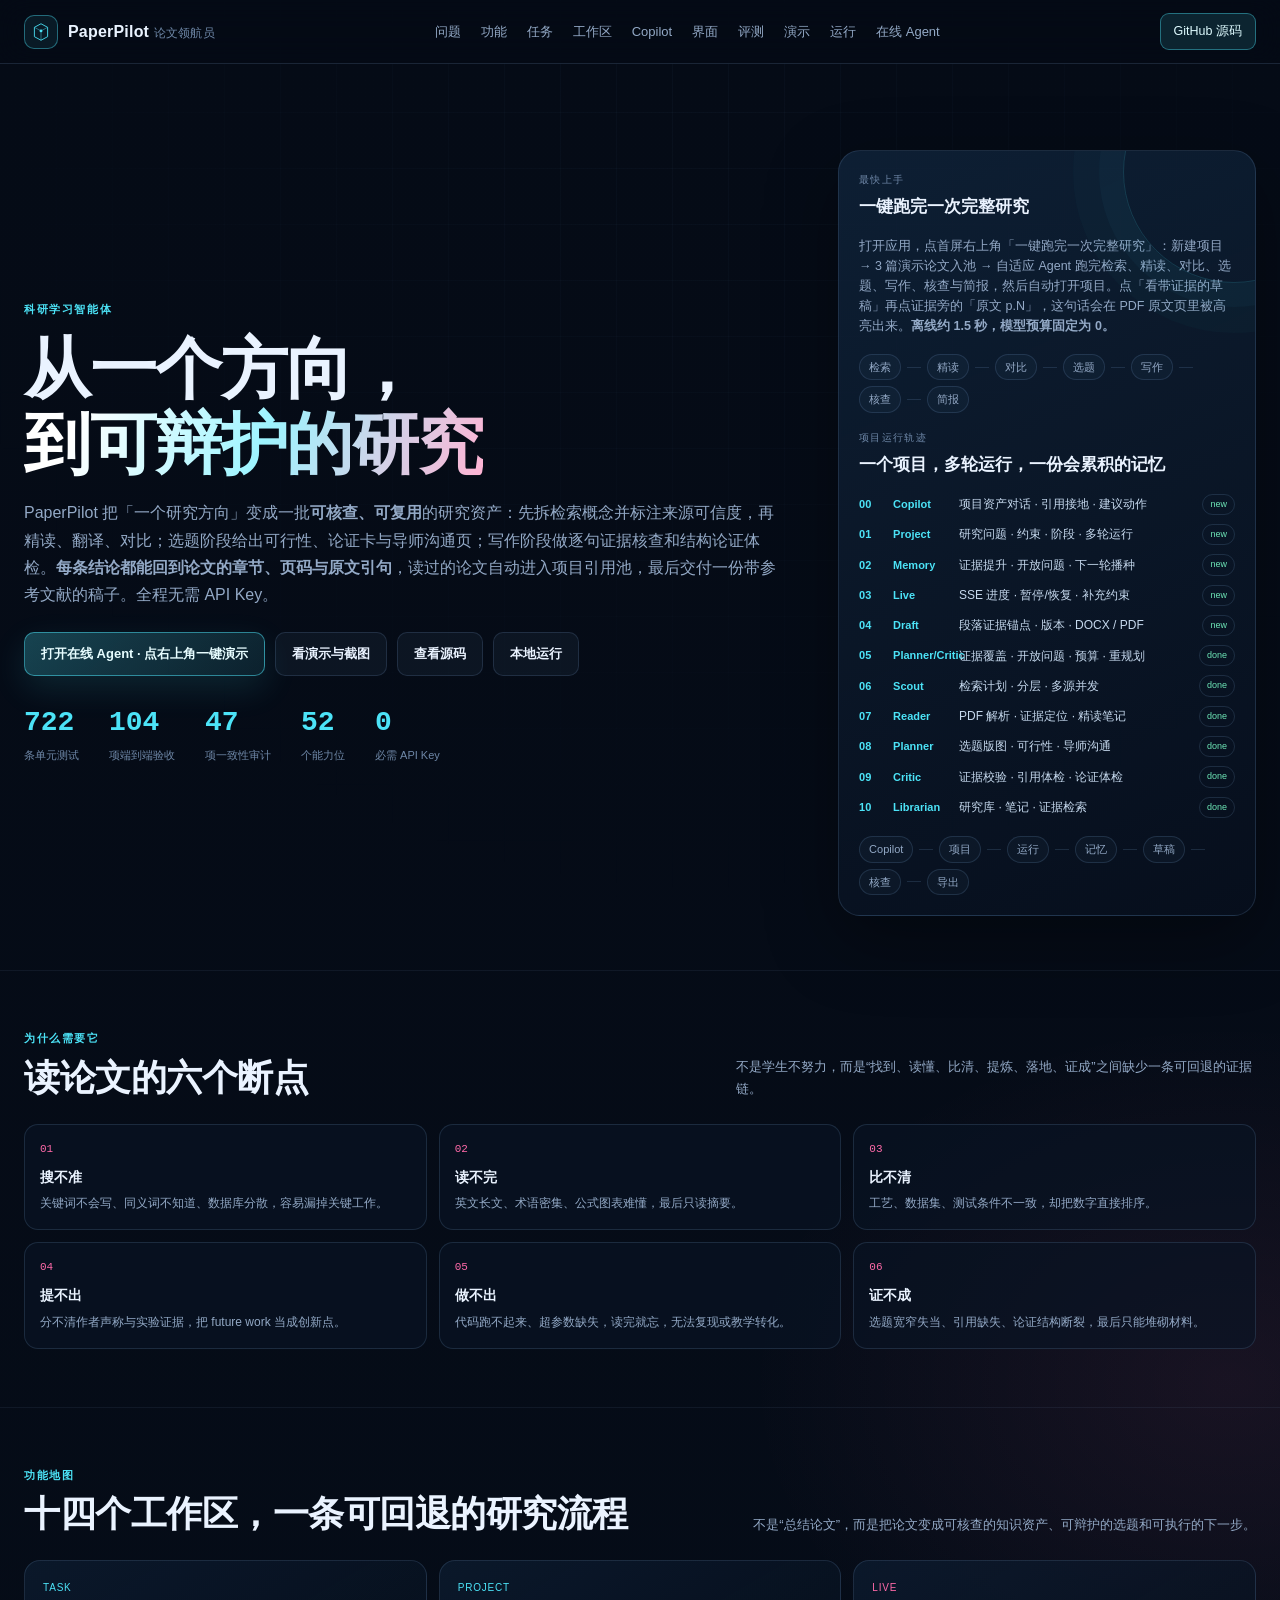
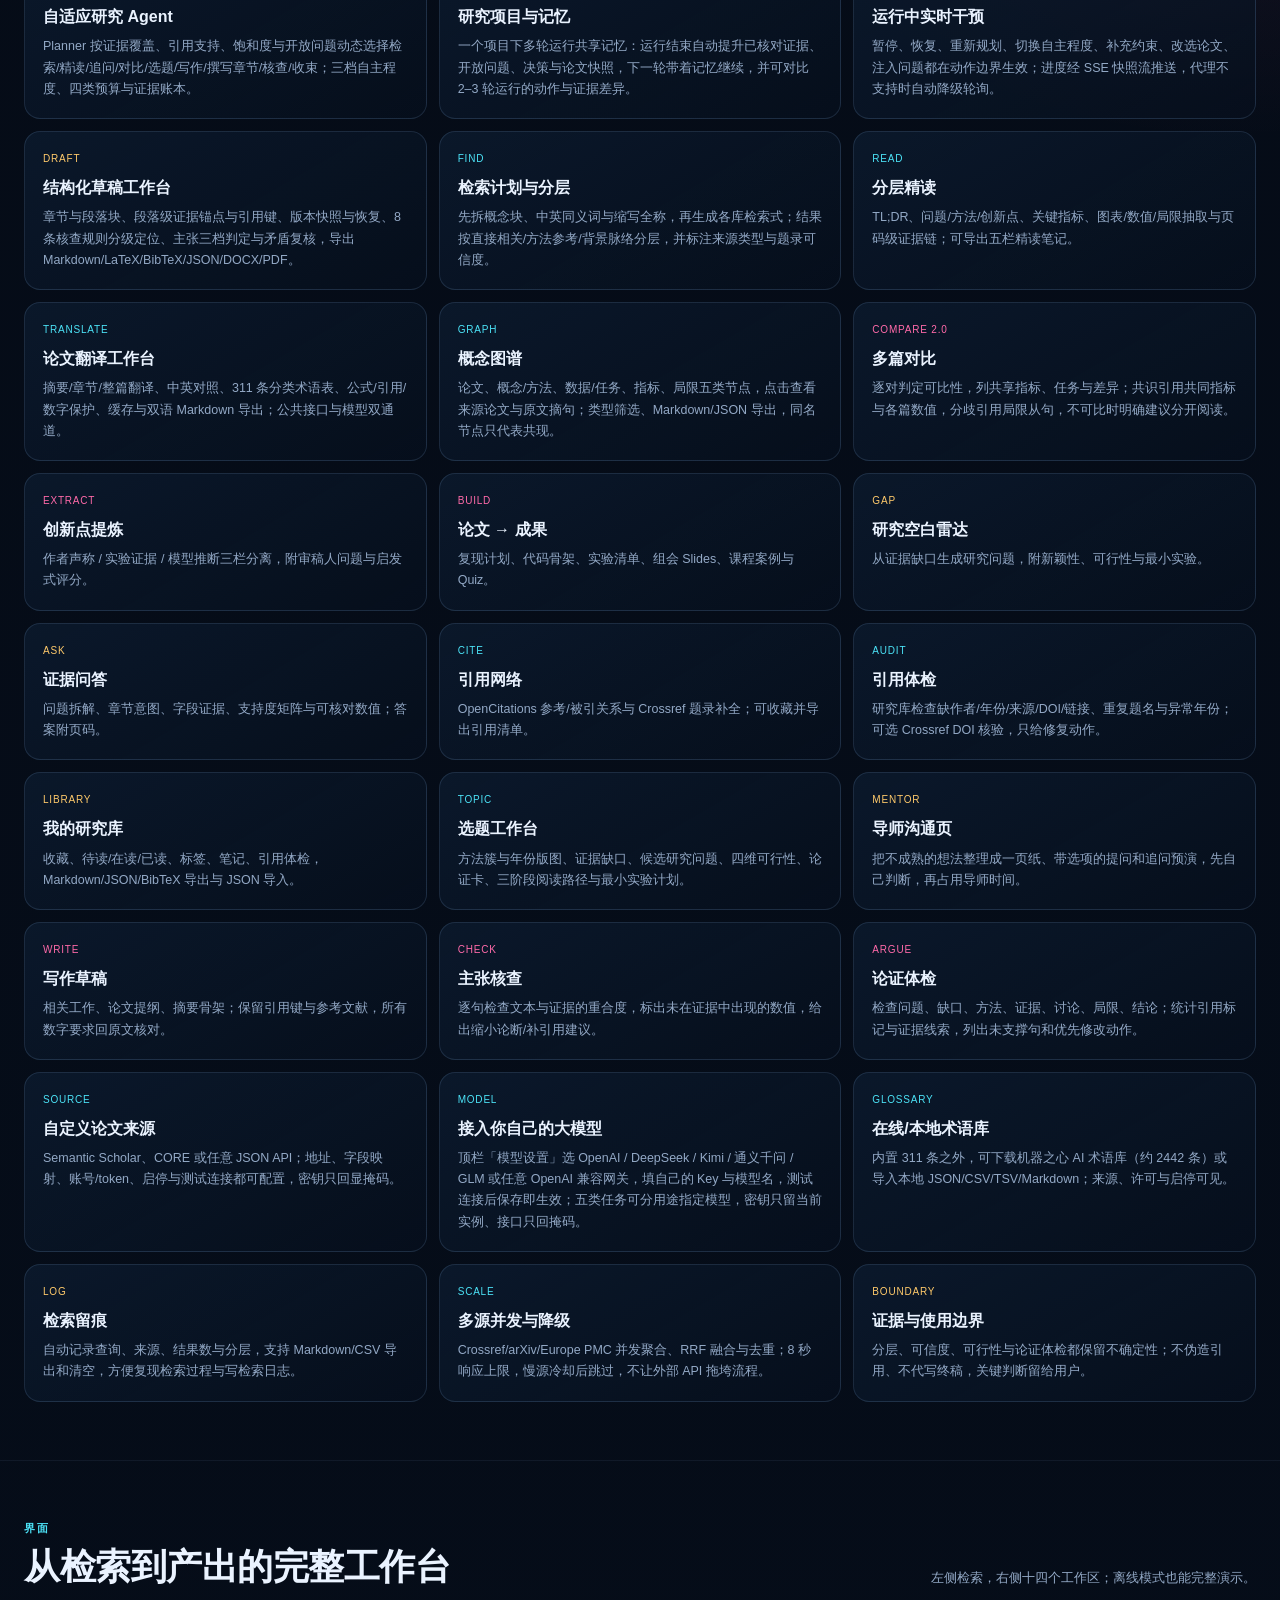
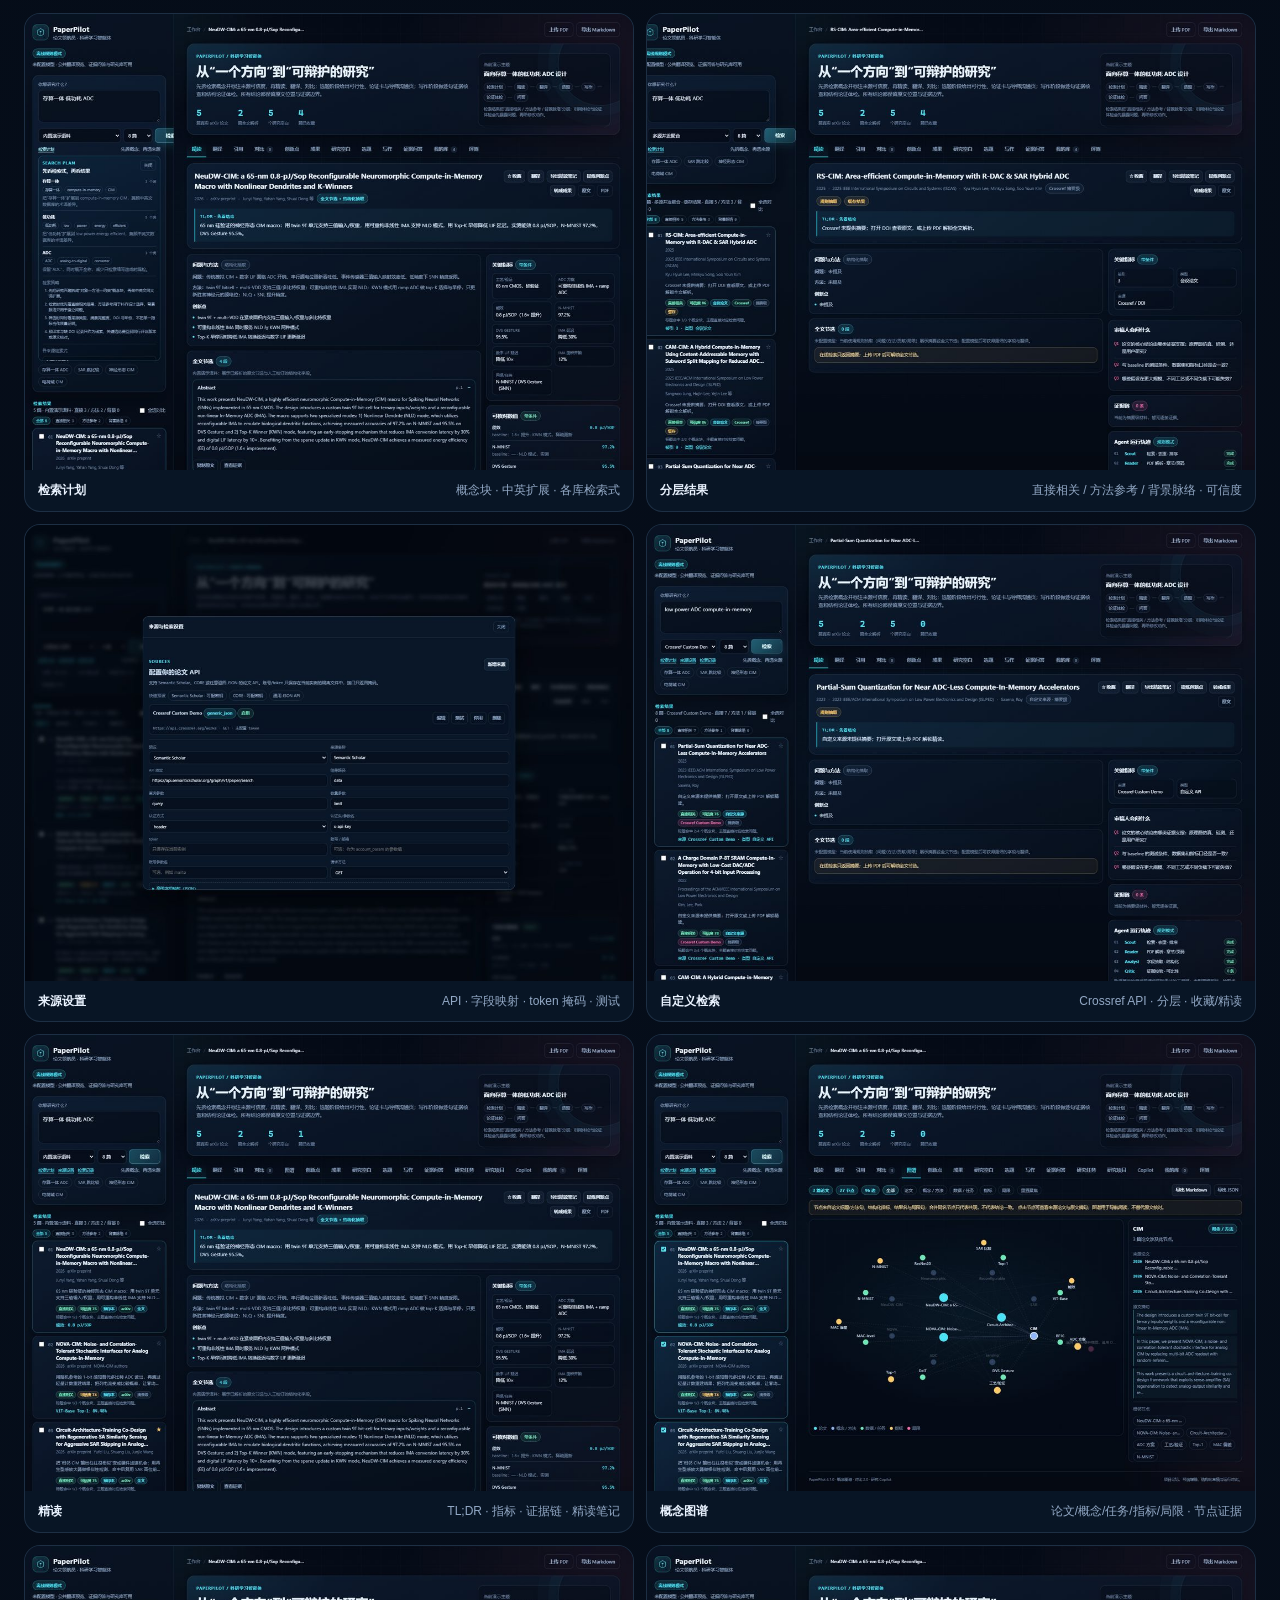
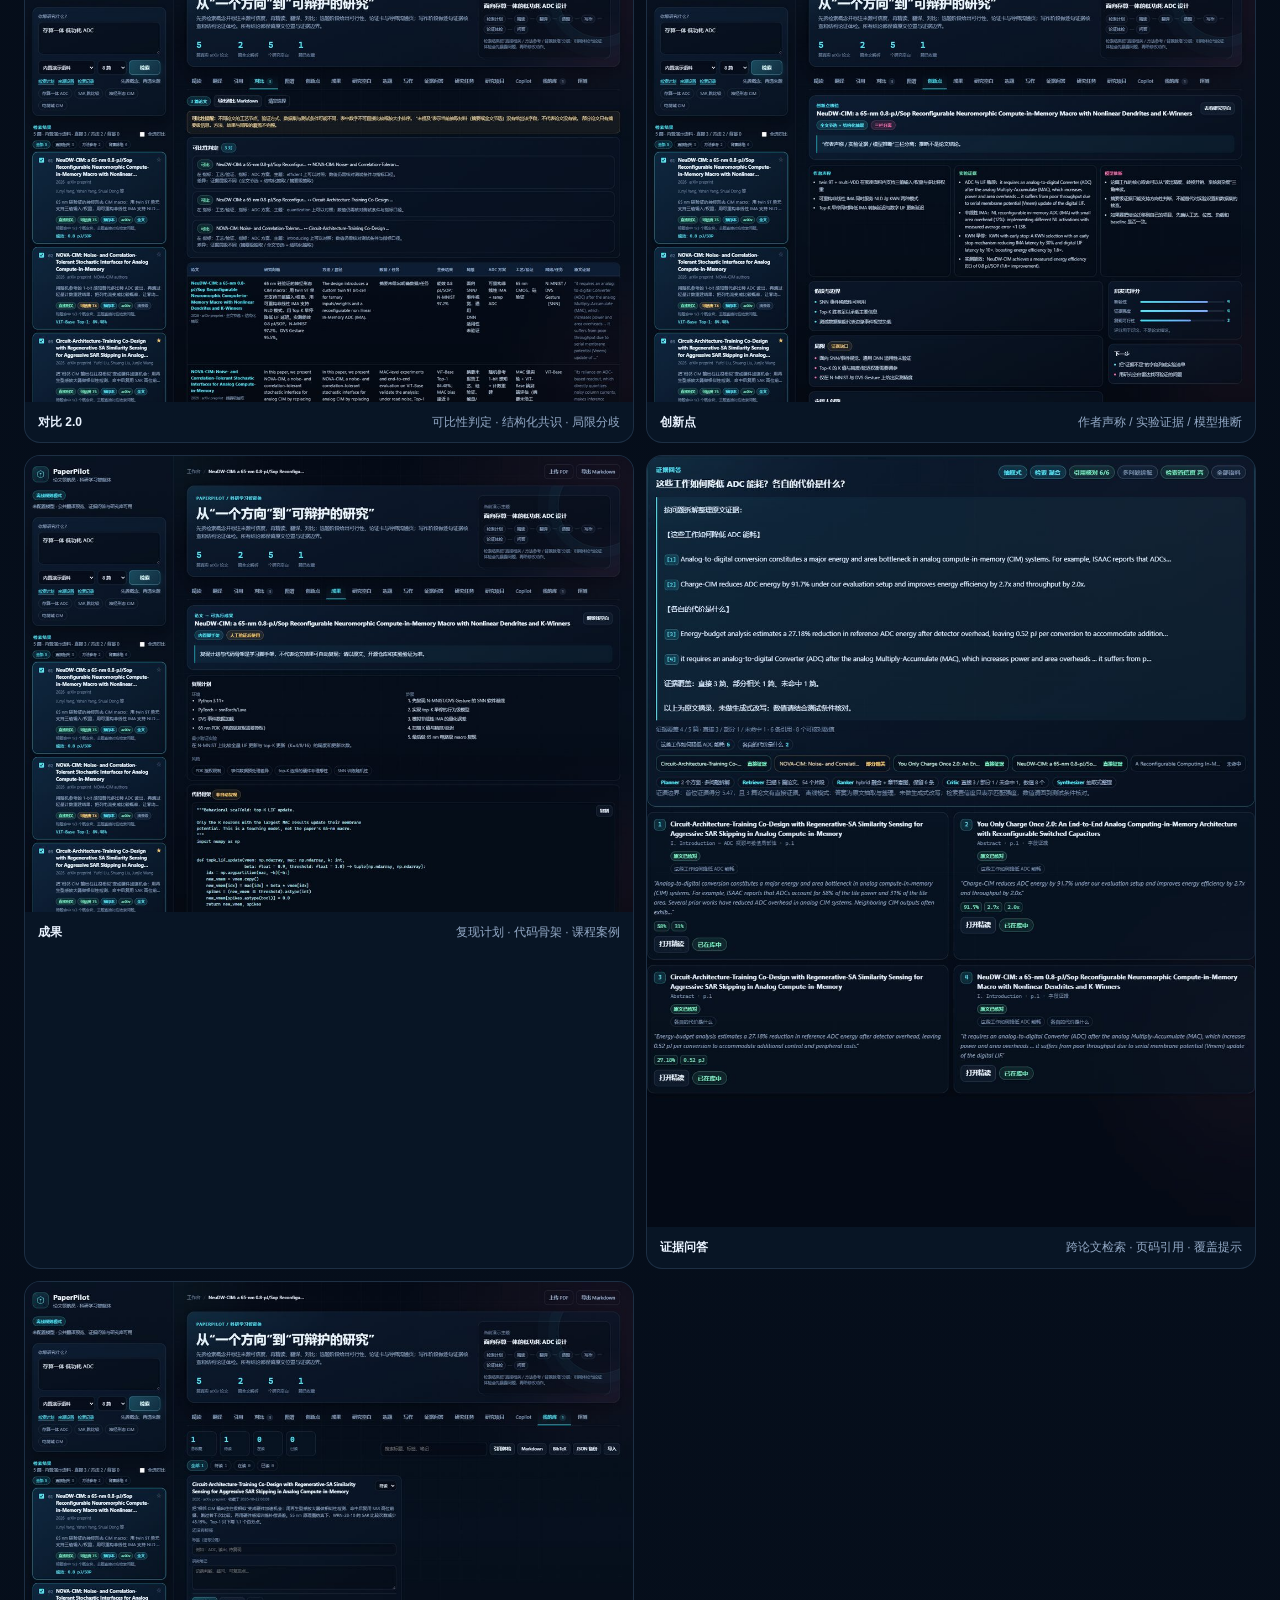
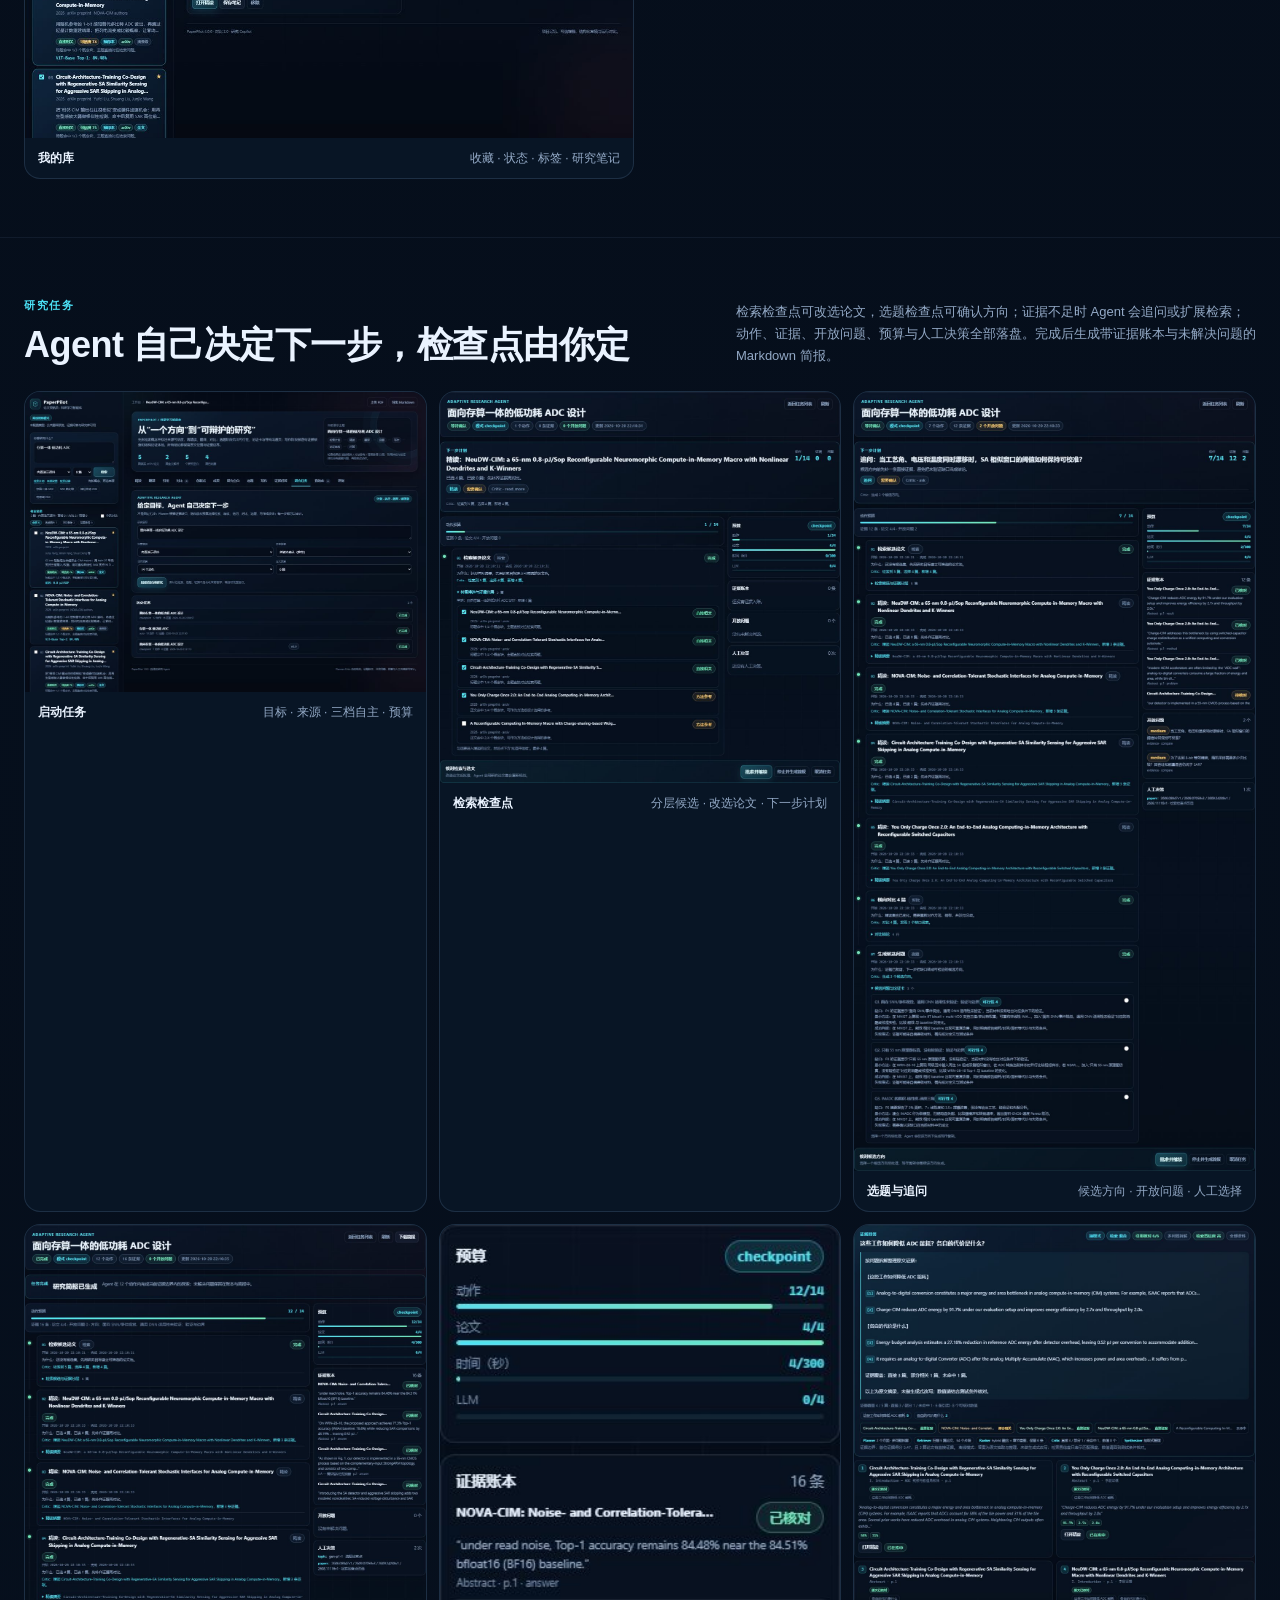
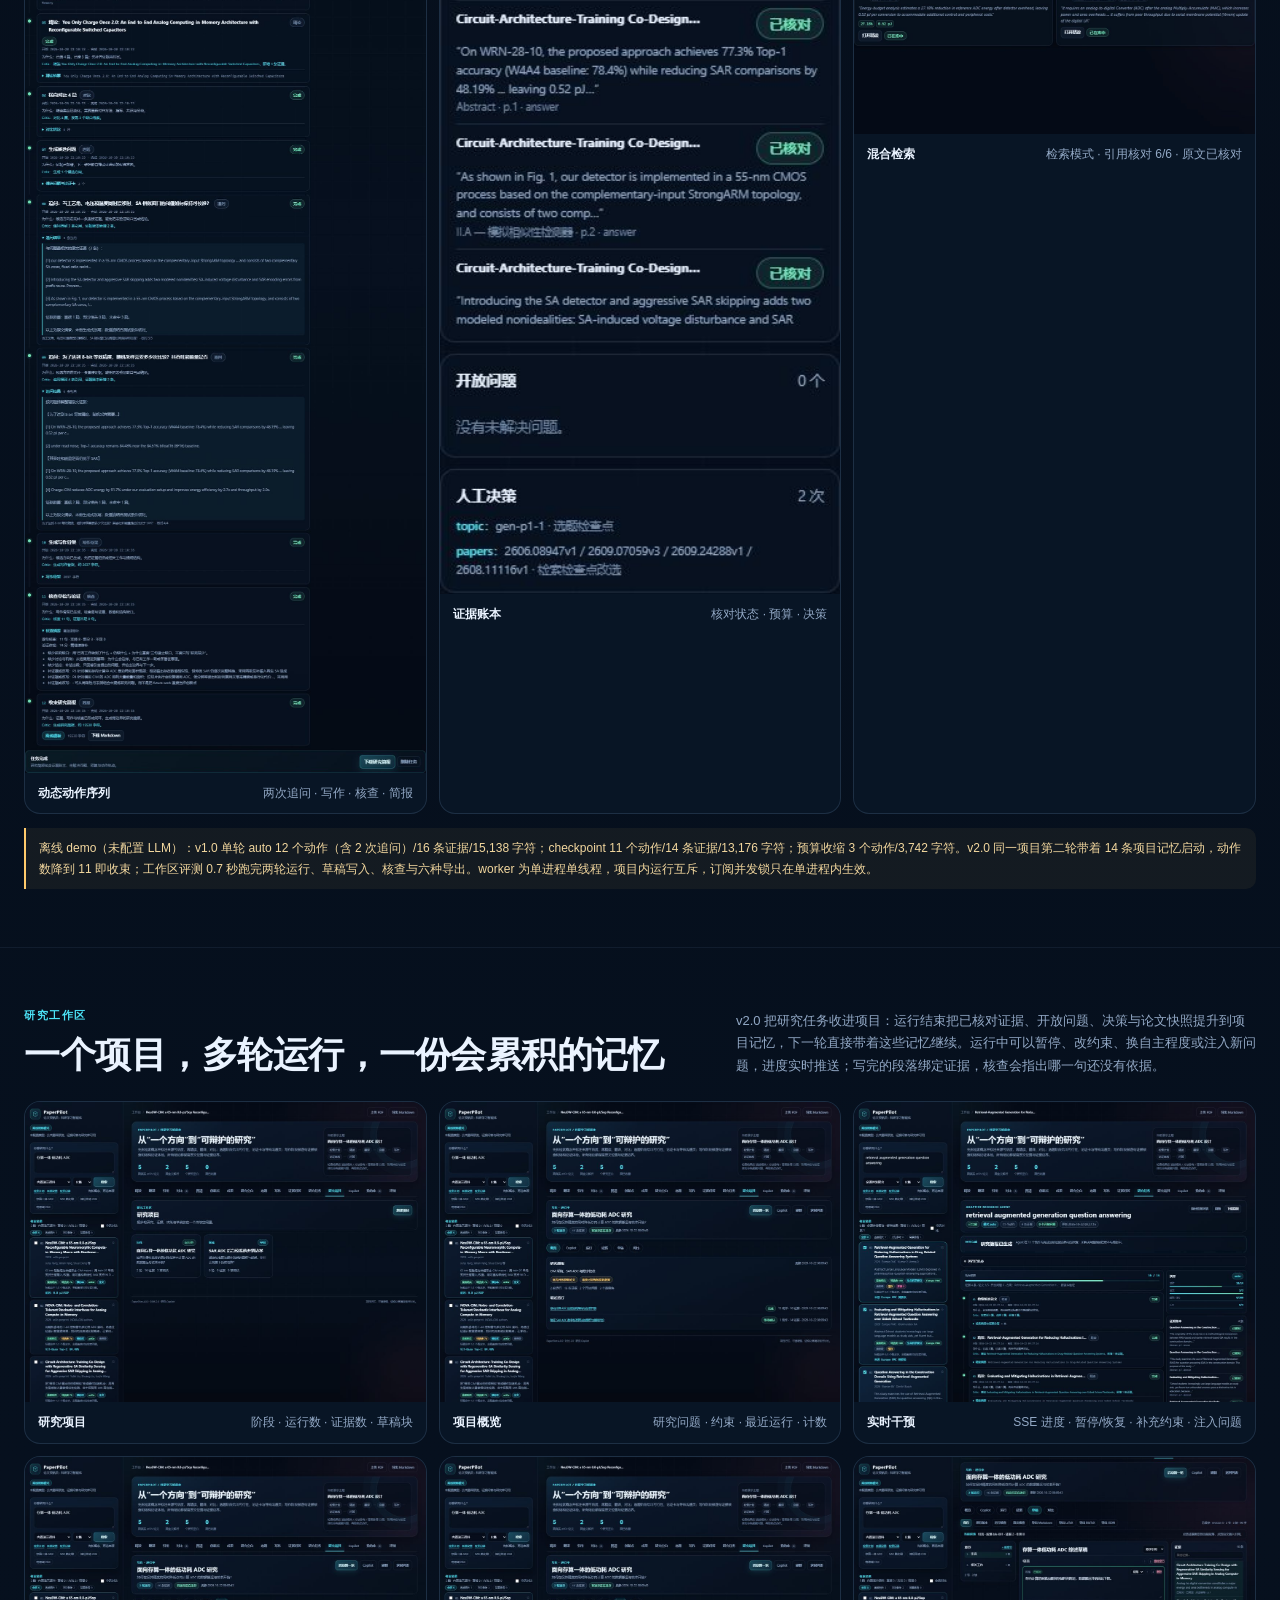
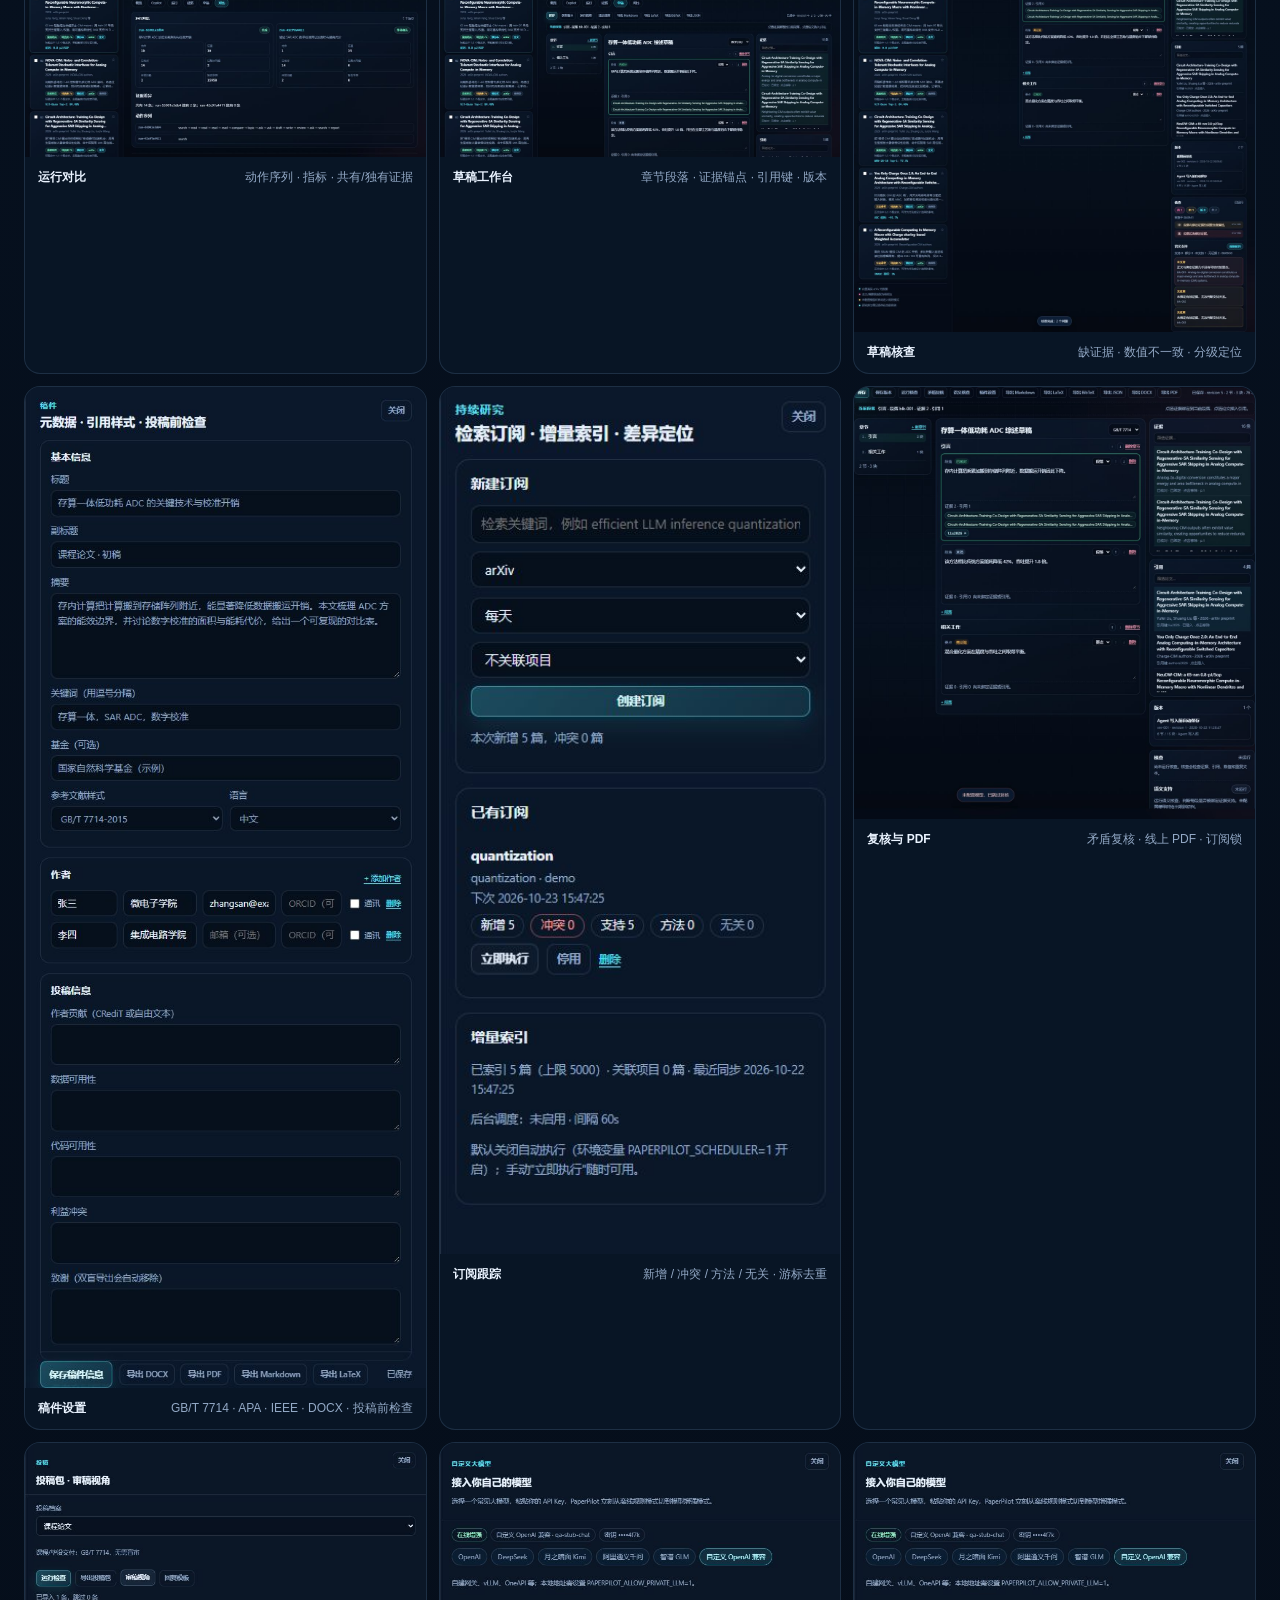
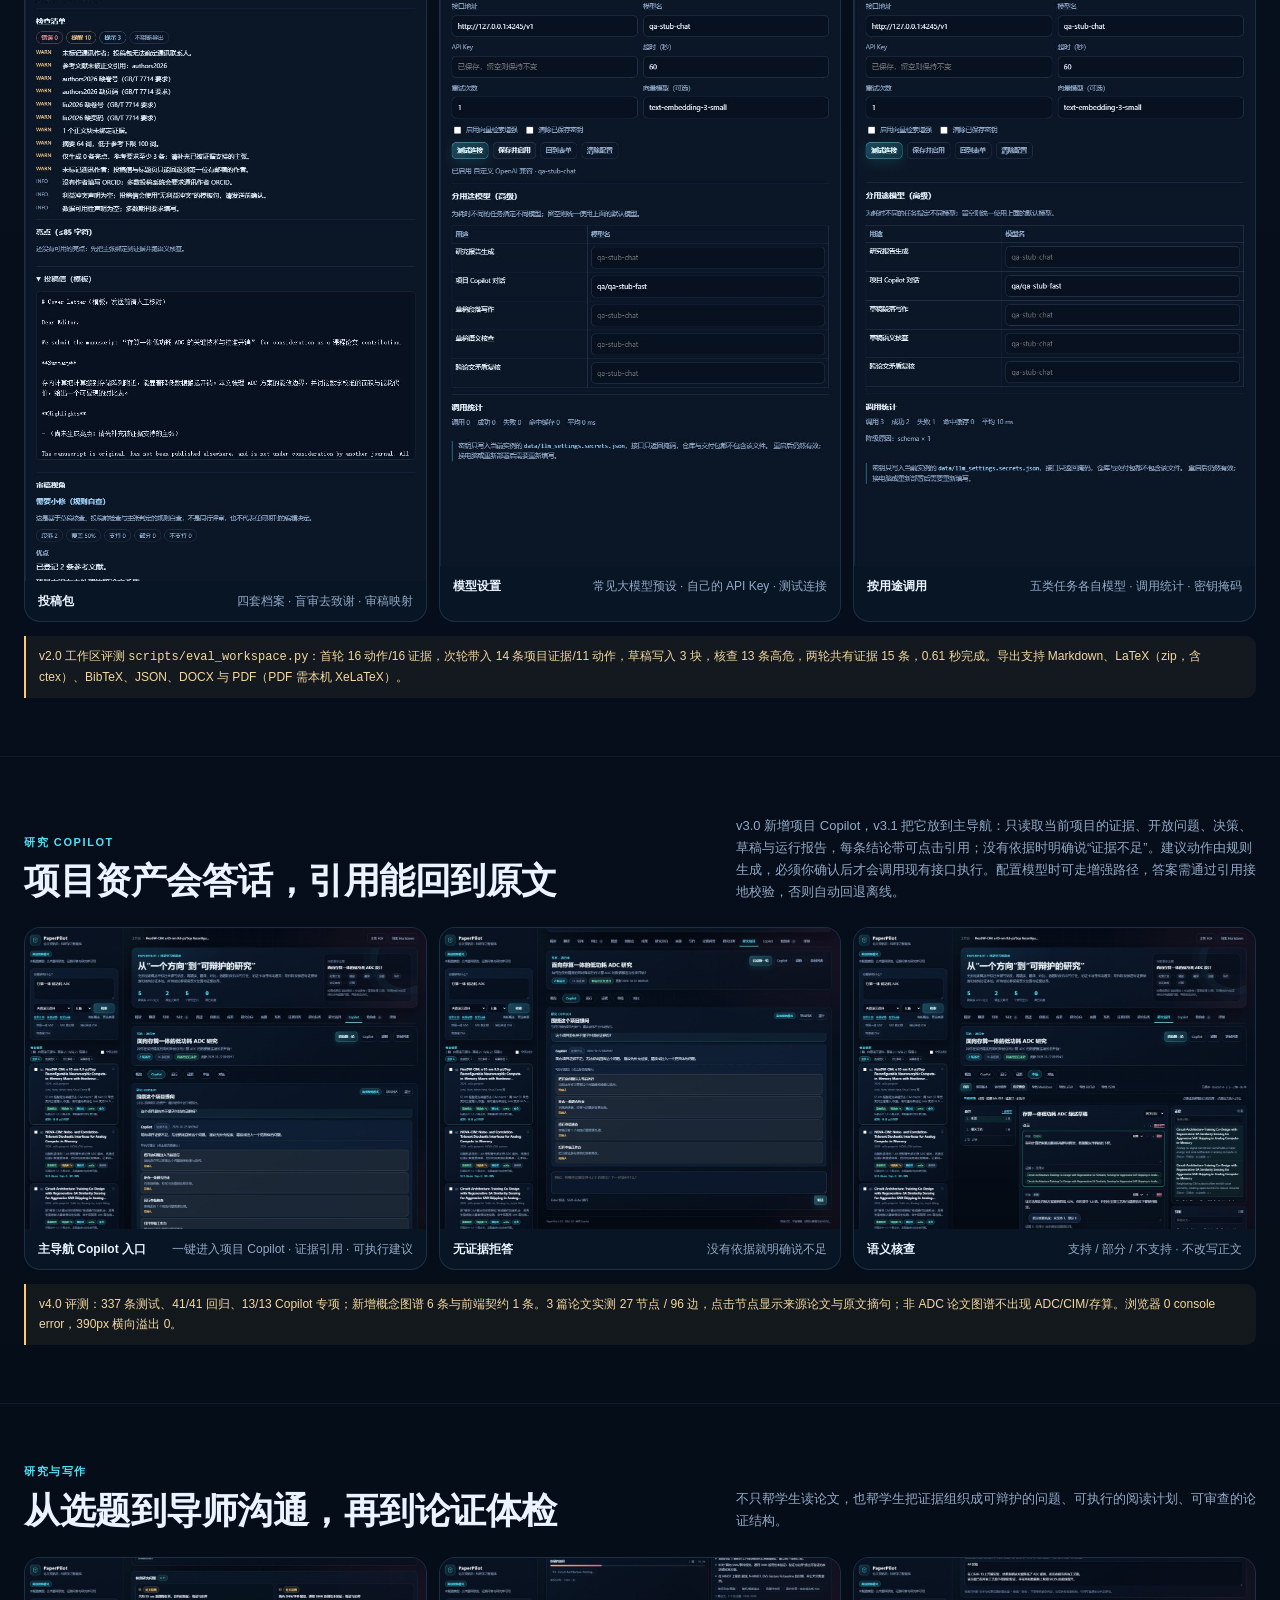
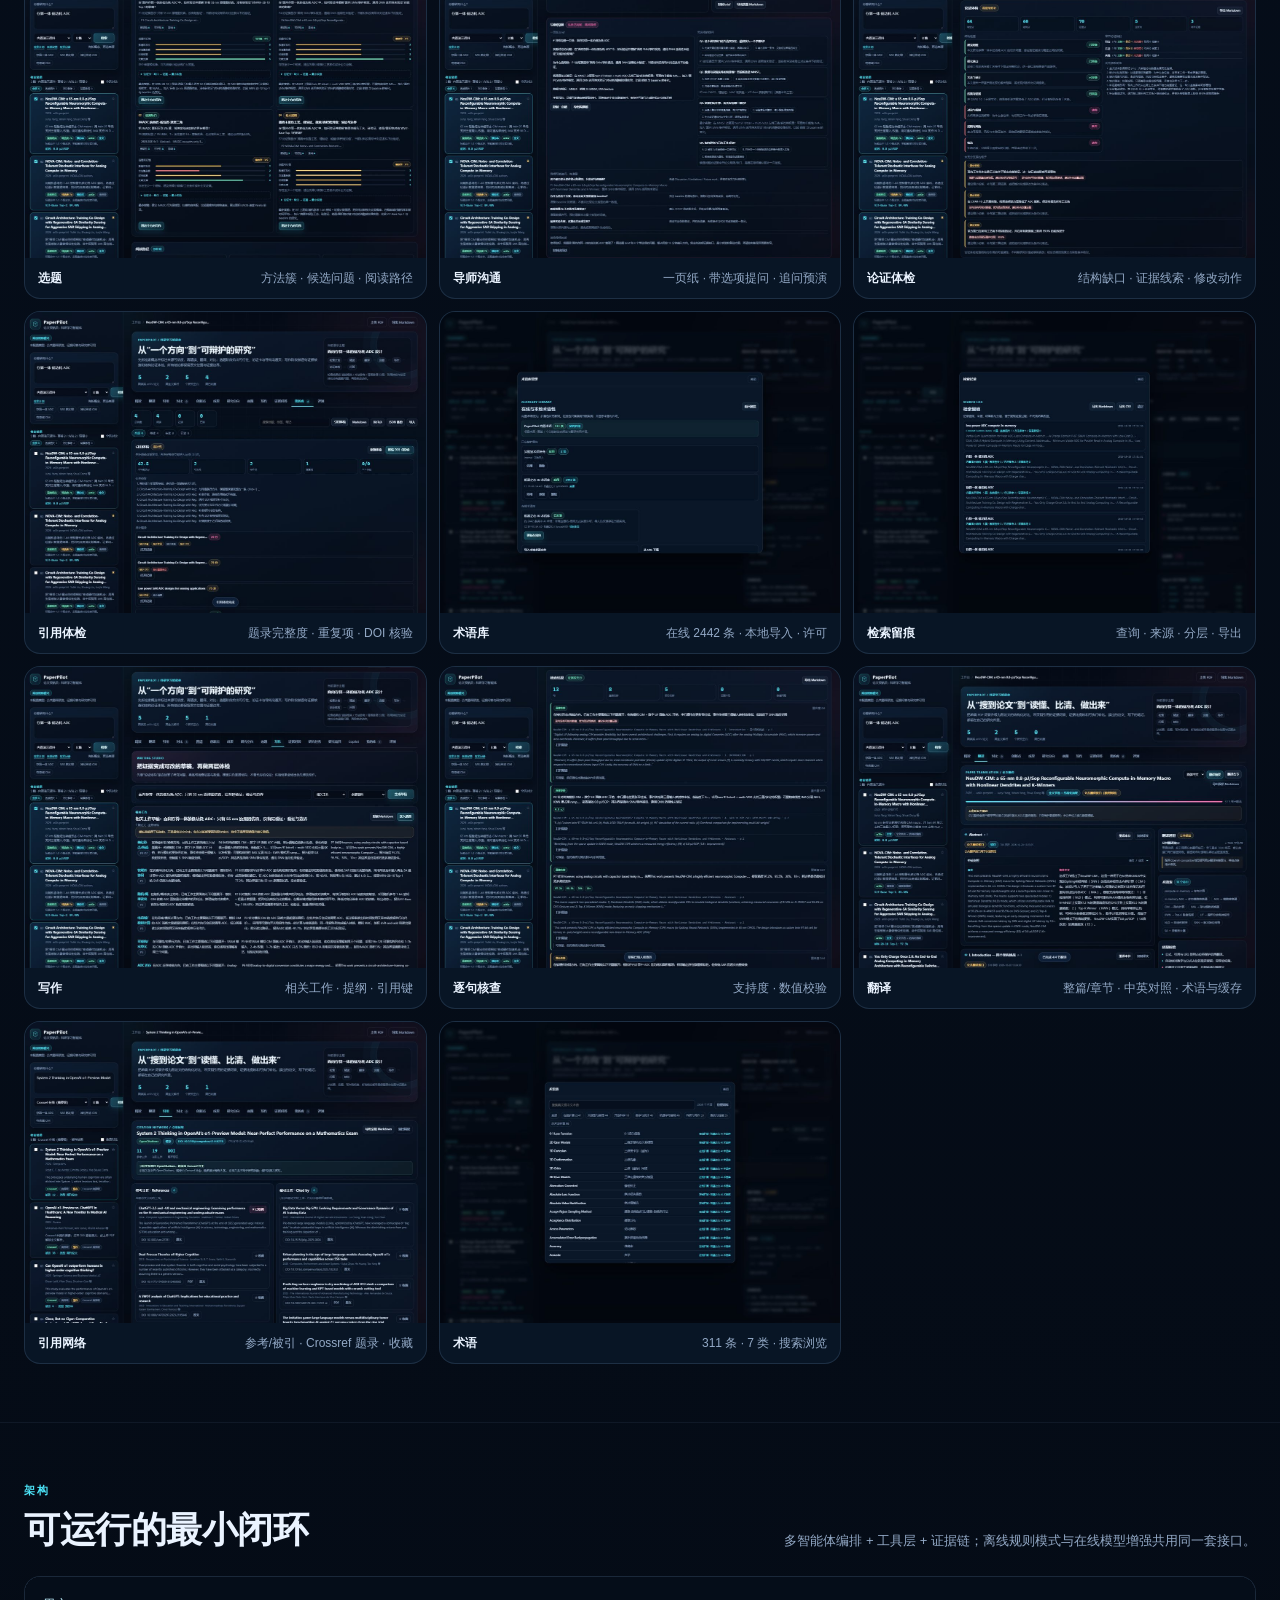
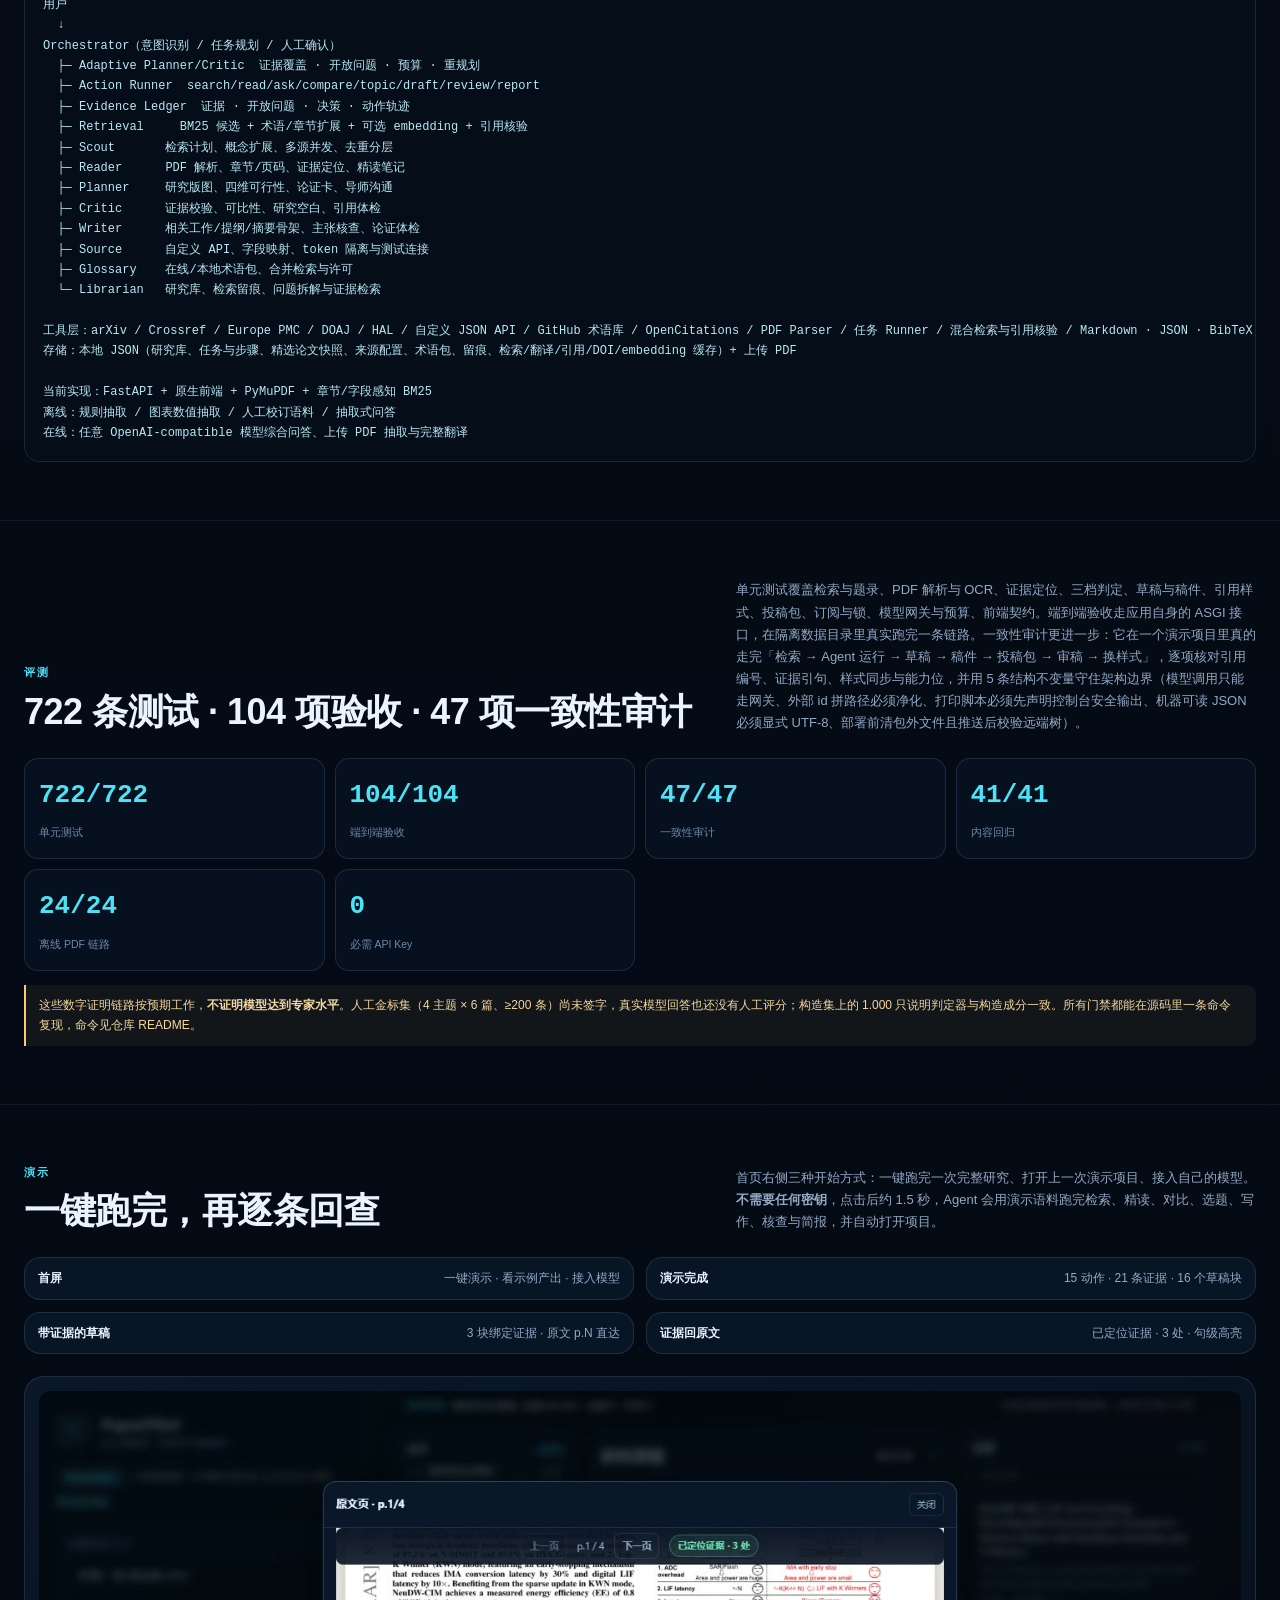
